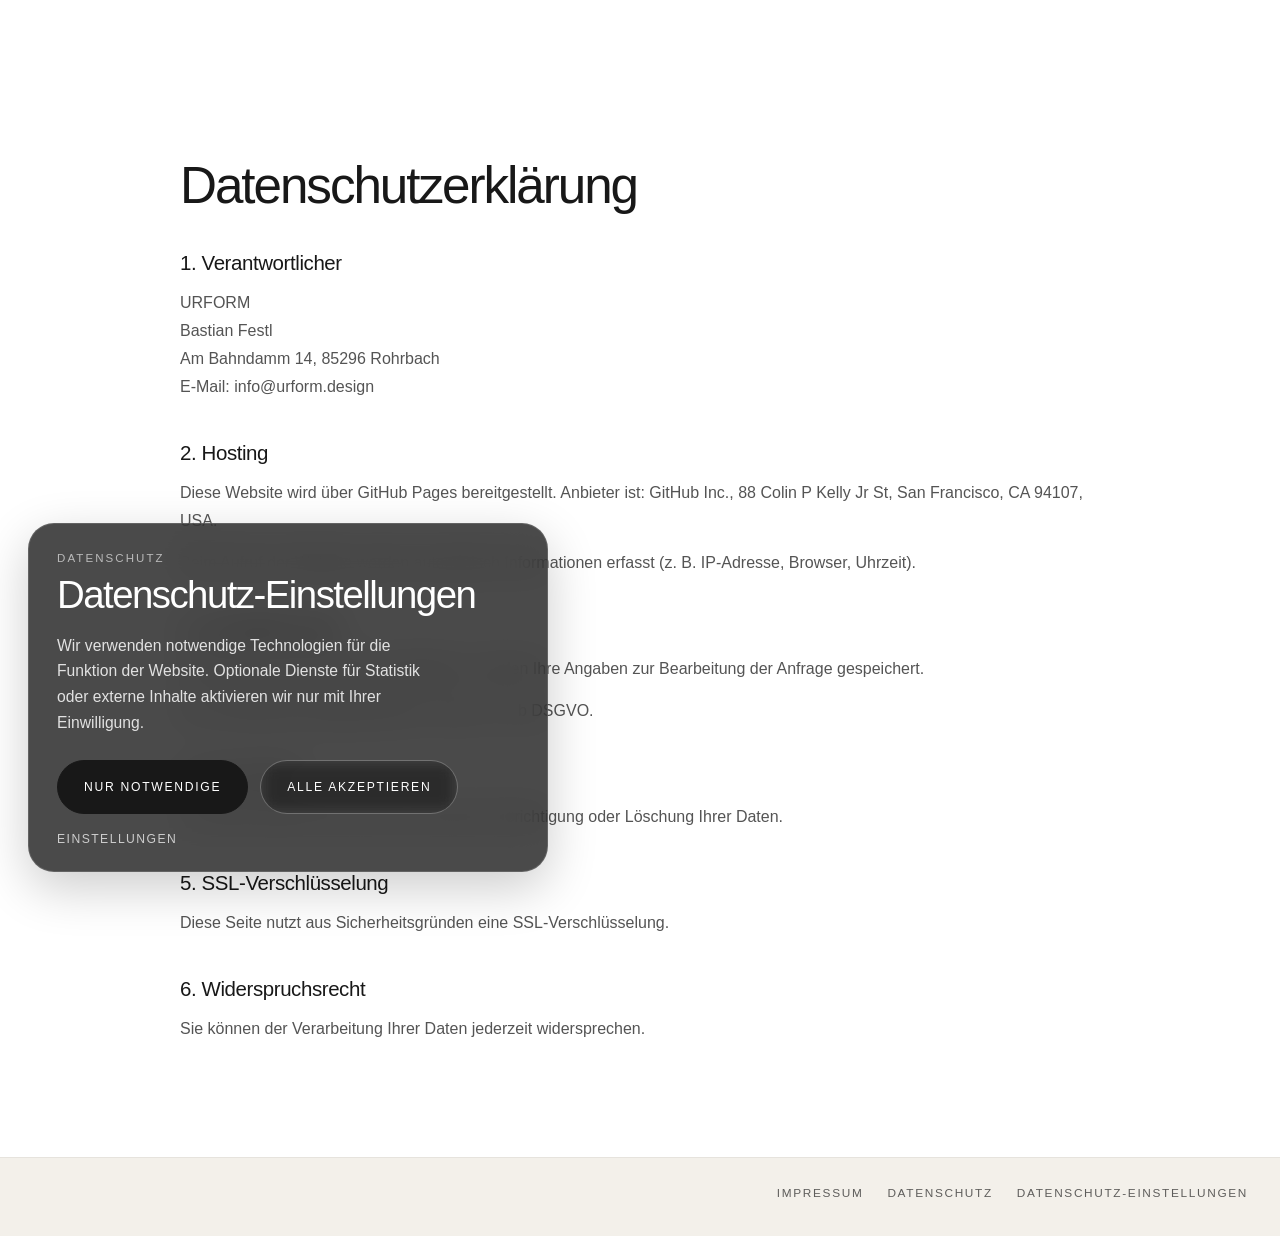
==== docs/datenschutz.html @ 8a86b873 "Consent layer and footer settings added" ====
<!DOCTYPE html>
<html lang="de">
<head>
  <meta charset="UTF-8" />
  <meta name="viewport" content="width=device-width, initial-scale=1.0" />
  <title>Datenschutz – URFORM</title>
  <link rel="stylesheet" href="css/style.css" />
</head>
<body class="subpage">

<header class="site-header">
  <div class="header-inner">
    <a href="index.html" class="logo">URFORM</a>

    <nav class="main-nav">
      <a href="produkte.html">PRODUKTE</a>
      <a href="info.html">INFO</a>
      <a href="kontakt.html">KONTAKT</a>
    </nav>
  </div>
</header>

<main>
  <section class="legal-section">
    <div class="container-narrow">

      <h1>Datenschutzerklärung</h1>

      <h2>1. Verantwortlicher</h2>
      <p>
        URFORM<br>
        Bastian Festl<br>
        Am Bahndamm 14, 85296 Rohrbach<br>
        E-Mail: info@urform.design
      </p>

      <h2>2. Hosting</h2>
      <p>
        Diese Website wird über GitHub Pages bereitgestellt. Anbieter ist:
        GitHub Inc., 88 Colin P Kelly Jr St, San Francisco, CA 94107, USA.
      </p>

      <p>
        Beim Aufruf der Website werden automatisch Informationen erfasst
        (z. B. IP-Adresse, Browser, Uhrzeit).
      </p>

      <h2>3. Kontaktformular</h2>
      <p>
        Wenn Sie uns per Formular kontaktieren, werden Ihre Angaben zur Bearbeitung
        der Anfrage gespeichert.
      </p>

      <p>
        Die Verarbeitung erfolgt gemäß Art. 6 Abs. 1 lit. b DSGVO.
      </p>

      <h2>4. Ihre Rechte</h2>
      <p>
        Sie haben jederzeit das Recht auf Auskunft, Berichtigung oder Löschung Ihrer Daten.
      </p>

      <h2>5. SSL-Verschlüsselung</h2>
      <p>
        Diese Seite nutzt aus Sicherheitsgründen eine SSL-Verschlüsselung.
      </p>

      <h2>6. Widerspruchsrecht</h2>
      <p>
        Sie können der Verarbeitung Ihrer Daten jederzeit widersprechen.
      </p>

    </div>
  </section>
</main>
<footer class="site-footer">
  <div class="footer-inner">
    <a href="impressum.html">Impressum</a>
    <a href="datenschutz.html">Datenschutz</a>
    <button
      type="button"
      class="footer-link-button"
      data-open-consent
      aria-haspopup="dialog"
      aria-controls="consent-preferences"
    >
      Datenschutz-Einstellungen
    </button>
  </div>
</footer>

<div
  class="consent-card"
  id="consent-card"
  role="dialog"
  aria-labelledby="consent-title"
  aria-describedby="consent-text"
  aria-modal="false"
  hidden
>
  <div class="consent-card-inner">
    <p class="consent-kicker">DATENSCHUTZ</p>
    <h2 id="consent-title">Datenschutz-Einstellungen</h2>
    <p id="consent-text" class="consent-text">
      Wir verwenden notwendige Technologien für die Funktion der Website.
      Optionale Dienste für Statistik oder externe Inhalte aktivieren wir nur
      mit Ihrer Einwilligung.
    </p>

    <div class="consent-actions">
      <button type="button" class="btn btn-dark btn-consent" data-consent-action="necessary">
        Nur notwendige
      </button>
      <button type="button" class="btn btn-outline btn-consent btn-consent-light" data-consent-action="all">
        Alle akzeptieren
      </button>
    </div>

    <button
      type="button"
      class="consent-text-link"
      data-open-consent
      aria-haspopup="dialog"
      aria-controls="consent-preferences"
    >
      Einstellungen
    </button>
  </div>
</div>

<div
  class="consent-modal"
  id="consent-preferences"
  role="dialog"
  aria-modal="true"
  aria-labelledby="consent-preferences-title"
  hidden
>
  <div class="consent-modal-backdrop" data-close-consent></div>

  <div class="consent-modal-panel">
    <div class="consent-modal-head">
      <p class="consent-kicker">DATENSCHUTZ</p>
      <h2 id="consent-preferences-title">Einstellungen</h2>
      <button type="button" class="consent-close" aria-label="Schließen" data-close-consent>
        ×
      </button>
    </div>

    <div class="consent-modal-body">
      <p class="consent-text consent-text-dark">
        Sie können festlegen, welche optionalen Kategorien aktiviert werden dürfen.
        Notwendige Technologien sind immer aktiv, damit die Website technisch funktioniert.
      </p>

      <div class="consent-option consent-option-locked">
        <div class="consent-option-copy">
          <h3>Notwendig</h3>
          <p>
            Erforderlich für Grundfunktionen, Sicherheit und das Speichern Ihrer Auswahl.
          </p>
        </div>
        <div class="consent-switch is-locked" aria-hidden="true">
          <span></span>
        </div>
      </div>

      <label class="consent-option" for="consent-analytics">
        <div class="consent-option-copy">
          <h3>Statistik</h3>
          <p>
            Für anonyme oder pseudonyme Auswertungen zur Verbesserung der Website.
          </p>
        </div>
        <div class="consent-toggle-wrap">
          <input type="checkbox" id="consent-analytics" />
          <span class="consent-switch"><span></span></span>
        </div>
      </label>

      <label class="consent-option" for="consent-external">
        <div class="consent-option-copy">
          <h3>Externe Medien</h3>
          <p>
            Für eingebundene Inhalte externer Anbieter, z. B. Karten, Videos oder Feeds.
          </p>
        </div>
        <div class="consent-toggle-wrap">
          <input type="checkbox" id="consent-external" />
          <span class="consent-switch"><span></span></span>
        </div>
      </label>
    </div>

    <div class="consent-modal-actions">
      <button type="button" class="btn btn-outline btn-consent-modal" data-consent-save="necessary">
        Nur notwendige
      </button>
      <button type="button" class="btn btn-outline btn-consent-modal" data-consent-save="selection">
        Auswahl speichern
      </button>
      <button type="button" class="btn btn-dark btn-consent-modal" data-consent-save="all">
        Alle akzeptieren
      </button>
    </div>
  </div>
</div>

<script>
  (() => {
    const STORAGE_KEY = "urform_consent_v1";
    const CONSENT_VERSION = 1;

    const consentCard = document.getElementById("consent-card");
    const consentModal = document.getElementById("consent-preferences");
    const analyticsToggle = document.getElementById("consent-analytics");
    const externalToggle = document.getElementById("consent-external");

    const openButtons = document.querySelectorAll("[data-open-consent]");
    const closeButtons = document.querySelectorAll("[data-close-consent]");
    const cardActions = document.querySelectorAll("[data-consent-action]");
    const saveActions = document.querySelectorAll("[data-consent-save]");

    function getStoredConsent() {
      try {
        const raw = localStorage.getItem(STORAGE_KEY);
        if (!raw) return null;
        const parsed = JSON.parse(raw);
        if (!parsed || parsed.version !== CONSENT_VERSION) return null;
        return parsed;
      } catch (error) {
        return null;
      }
    }

    function saveConsent(consent) {
      const payload = {
        version: CONSENT_VERSION,
        necessary: true,
        analytics: !!consent.analytics,
        external: !!consent.external,
        updatedAt: new Date().toISOString()
      };

      localStorage.setItem(STORAGE_KEY, JSON.stringify(payload));
      window.dispatchEvent(new CustomEvent("urform:consent-updated", { detail: payload }));
      applyConsent(payload);
      hideConsentCard();
      closeConsentModal();
    }

    function showConsentCard() {
      if (!consentCard) return;
      consentCard.hidden = false;
      requestAnimationFrame(() => {
        consentCard.classList.add("is-visible");
      });
    }

    function hideConsentCard() {
      if (!consentCard) return;
      consentCard.classList.remove("is-visible");
      setTimeout(() => {
        consentCard.hidden = true;
      }, 280);
    }

    function openConsentModal() {
      const current = getStoredConsent();
      if (analyticsToggle) analyticsToggle.checked = !!current?.analytics;
      if (externalToggle) externalToggle.checked = !!current?.external;

      if (!consentModal) return;
      consentModal.hidden = false;
      requestAnimationFrame(() => {
        consentModal.classList.add("is-visible");
      });
      document.body.classList.add("consent-modal-open");
    }

    function closeConsentModal() {
      if (!consentModal) return;
      consentModal.classList.remove("is-visible");
      setTimeout(() => {
        consentModal.hidden = true;
      }, 220);
      document.body.classList.remove("consent-modal-open");
    }

    function applyConsent(consent) {
      document.documentElement.dataset.consentAnalytics = consent.analytics ? "granted" : "denied";
      document.documentElement.dataset.consentExternal = consent.external ? "granted" : "denied";

      if (consent.analytics) {
        loadAnalyticsServices();
      }

      if (consent.external) {
        enableExternalMedia();
      }
    }

    function loadAnalyticsServices() {
      if (window.__urformAnalyticsLoaded) return;
      window.__urformAnalyticsLoaded = true;

      /* 
        HIER SPÄTER ANALYTICS LADEN, z. B.:

        const script = document.createElement("script");
        script.src = "https://example.com/analytics.js";
        script.async = true;
        document.head.appendChild(script);
      */
    }

    function enableExternalMedia() {
      if (window.__urformExternalLoaded) return;
      window.__urformExternalLoaded = true;

      /*
        HIER SPÄTER EXTERNE MEDIEN FREISCHALTEN, z. B.:
        - YouTube iframes nachladen
        - Karten einblenden
        - Feeds aktivieren
      */
    }

    function initConsent() {
      const stored = getStoredConsent();

      if (!stored) {
        showConsentCard();
        return;
      }

      applyConsent(stored);
    }

    cardActions.forEach((button) => {
      button.addEventListener("click", () => {
        const action = button.getAttribute("data-consent-action");

        if (action === "necessary") {
          saveConsent({ analytics: false, external: false });
        }

        if (action === "all") {
          saveConsent({ analytics: true, external: true });
        }
      });
    });

    saveActions.forEach((button) => {
      button.addEventListener("click", () => {
        const action = button.getAttribute("data-consent-save");

        if (action === "necessary") {
          saveConsent({ analytics: false, external: false });
        }

        if (action === "all") {
          saveConsent({ analytics: true, external: true });
        }

        if (action === "selection") {
          saveConsent({
            analytics: !!analyticsToggle?.checked,
            external: !!externalToggle?.checked
          });
        }
      });
    });

    openButtons.forEach((button) => {
      button.addEventListener("click", openConsentModal);
    });

    closeButtons.forEach((button) => {
      button.addEventListener("click", closeConsentModal);
    });

    document.addEventListener("keydown", (event) => {
      if (event.key === "Escape") {
        closeConsentModal();
      }
    });

    initConsent();
  })();
</script>
</body>
</html>
---- docs/css/style.css ----
:root {
  --bg: #f3f0ea;
  --bg-soft: #ece8e1;
  --bg-dark: #181818;
  --white: #ffffff;
  --text: #181818;
  --text-soft: rgba(24, 24, 24, 0.74);
  --text-light: rgba(255, 255, 255, 0.9);
  --line: rgba(24, 24, 24, 0.12);
  --line-light: rgba(255, 255, 255, 0.18);
  --container: 1440px;
  --container-wide: 1240px;
  --container-narrow: 920px;
  --header-height: 88px;
  --transition: 260ms ease;
}

/* ===== LOADER ===== */
.loader {
  position: fixed;
  inset: 0;
  background: #181818;
  z-index: 9999;
  display: flex;
  align-items: center;
  justify-content: center;
  transition: opacity 0.8s ease, visibility 0.8s ease;
}

.loader-hidden {
  opacity: 0;
  visibility: hidden;
  pointer-events: none;
}

.loader-inner {
  padding: 24px;
}

.loader-text {
  font-size: clamp(2rem, 6vw, 5rem);
  letter-spacing: 0.15em;
  color: #fff;
  font-weight: 300;
}

* {
  box-sizing: border-box;
}

html,
body {
  margin: 0;
  padding: 0;
  font-family: "Inter", sans-serif;
  background: var(--bg);
  color: var(--text);
  scroll-behavior: smooth;
}

body {
  overflow-x: hidden;
}

img {
  display: block;
  width: 100%;
  height: auto;
}

a {
  color: inherit;
  text-decoration: none;
}

.container-wide {
  width: min(calc(100% - 48px), var(--container-wide));
  margin: 0 auto;
}

.container-narrow {
  width: min(calc(100% - 48px), var(--container-narrow));
  margin: 0 auto;
}

/* ===== HEADER ===== */
.site-header {
  position: fixed;
  inset: 0 0 auto 0;
  z-index: 50;
  height: var(--header-height);
  background: transparent;
  transition: background 0.4s ease, backdrop-filter 0.4s ease;
}

.header-inner {
  max-width: var(--container);
  margin: 0 auto;
  height: 100%;
  padding: 0 32px;
  display: flex;
  align-items: center;
  justify-content: space-between;
}

.logo {
  display: inline-flex;
  align-items: center;
  font-size: 1.05rem;
  font-weight: 400;
  letter-spacing: 0.16em;
  color: #fff;
  flex: 0 0 auto;
}

.logo-wrap {
  display: inline-flex;
  align-items: center;
  flex: 0 0 auto;
  width: auto;
  max-width: 220px;
}

.logo-image,
.logo-image-dark {
  display: block;
  width: auto;
  height: 28px;
  max-width: 100%;
  object-fit: contain;
}

.main-nav {
  display: flex;
  gap: 36px;
}

.main-nav a {
  font-size: 0.85rem;
  font-weight: 400;
  letter-spacing: 0.12em;
  color: rgba(255, 255, 255, 0.92);
  transition: opacity var(--transition);
}

.main-nav a:hover,
.main-nav a.is-active {
  opacity: 0.7;
}

header img,
.logo-wrap img,
.logo-image,
.logo-image-dark {
  width: auto;
}

@media (max-width: 640px) {
  .header-inner {
    padding: 0 16px;
    flex-direction: row;
    justify-content: space-between;
    gap: 16px;
  }

  .logo {
    font-size: 0.95rem;
  }

  .logo-wrap {
    max-width: 160px;
  }

  .logo-image,
  .logo-image-dark {
    height: 22px;
    width: auto;
  }

  .main-nav {
    gap: 12px;
  }

  .main-nav a {
    font-size: 0.68rem;
    letter-spacing: 0.1em;
  }
}

/* ===== STARTSEITE ===== */
.snap-container {
  width: 100%;
}

.panel {
  position: relative;
  min-height: 100vh;
}

.hero-panel {
  display: grid;
  place-items: center;
  overflow: hidden;
}

.panel-image {
  position: absolute;
  inset: 0;
}

.panel-image img {
  width: 100%;
  height: 100%;
  object-fit: cover;
  object-position: center center;
  transform: scale(1.04);
  transition: transform 6s ease;
}

.panel-overlay {
  position: absolute;
  inset: 0;
  background:
    linear-gradient(
      to bottom,
      rgba(0, 0, 0, 0.10),
      rgba(0, 0, 0, 0.05) 30%,
      rgba(0, 0, 0, 0.28) 100%
    );
}

.panel-content {
  position: relative;
  z-index: 2;
  width: 100%;
  max-width: var(--container);
  margin: 0 auto;
  padding: 0 48px 56px;
  color: #fff;
}

.panel-content-center {
  display: flex;
  min-height: 100vh;
  flex-direction: column;
  align-items: center;
  justify-content: center;
  text-align: center;
}

.eyebrow {
  margin: 0 0 20px;
  font-size: 0.72rem;
  font-weight: 500;
  letter-spacing: 0.18em;
  text-transform: uppercase;
  color: rgba(255, 255, 255, 0.72);
}

.hero-panel h1 {
  margin: 0;
  font-size: clamp(4.6rem, 10vw, 8.8rem);
  font-weight: 200;
  line-height: 0.9;
  letter-spacing: -0.055em;
}

.lead {
  max-width: 560px;
  margin: 26px 0 0;
  font-size: clamp(1rem, 1.45vw, 1.28rem);
  line-height: 1.5;
  font-weight: 300;
  color: rgba(255, 255, 255, 0.88);
}

.lead.dark {
  color: rgba(24, 24, 24, 0.82);
}

.btn {
  display: inline-flex;
  align-items: center;
  justify-content: center;
  min-width: 220px;
  height: 54px;
  margin-top: 34px;
  padding: 0 26px;
  border-radius: 999px;
  font-size: 0.76rem;
  font-weight: 500;
  letter-spacing: 0.14em;
  text-transform: uppercase;
  transition:
    transform var(--transition),
    background var(--transition),
    color var(--transition),
    border-color var(--transition),
    opacity var(--transition);
  cursor: pointer;
}

.btn:hover {
  transform: translateY(-1px);
}

.btn-outline {
  color: #fff;
  border: 1px solid rgba(255, 255, 255, 0.42);
  background: rgba(255, 255, 255, 0.04);
  backdrop-filter: blur(8px);
  -webkit-backdrop-filter: blur(8px);
}

.btn-outline:hover {
  background: rgba(255, 255, 255, 0.10);
}

.btn-dark {
  color: #fff;
  background: #181818;
  border: 1px solid #181818;
}

.btn-dark:hover {
  opacity: 0.92;
}

.scroll-indicator {
  position: absolute;
  left: 50%;
  bottom: 24px;
  z-index: 2;
  transform: translateX(-50%);
  font-size: 0.68rem;
  letter-spacing: 0.18em;
  text-transform: uppercase;
  color: rgba(255, 255, 255, 0.58);
}

.product-panel {
  background: #ece8e1;
  color: var(--text);
}

.panel-split {
  min-height: 100vh;
  display: grid;
  grid-template-columns: 1.15fr 0.85fr;
}

.panel-split-image {
  min-height: 100vh;
}

.panel-split-image img {
  width: 100%;
  height: 100%;
  object-fit: cover;
}

.panel-split-content {
  display: flex;
  flex-direction: column;
  justify-content: center;
  padding: 120px 72px 72px;
}

.panel-split-content .eyebrow {
  color: rgba(24, 24, 24, 0.55);
}

.panel-split-content h2 {
  margin: 0;
  font-size: clamp(2.8rem, 6vw, 5.6rem);
  font-weight: 300;
  line-height: 0.96;
  letter-spacing: -0.04em;
}

/* ===== SUBPAGES ===== */
.subpage {
  background: var(--bg);
  color: var(--text);
}

.subhero {
  position: relative;
  padding: 180px 0 100px;
}

.subhero-image {
  min-height: 72vh;
  display: flex;
  align-items: flex-end;
  overflow: hidden;
}

.subhero-bg {
  position: absolute;
  inset: 0;
}

.subhero-bg img {
  width: 100%;
  height: 100%;
  object-fit: cover;
}

.subhero-overlay {
  position: absolute;
  inset: 0;
  background:
    linear-gradient(
      to bottom,
      rgba(0, 0, 0, 0.12),
      rgba(0, 0, 0, 0.08) 35%,
      rgba(0, 0, 0, 0.36) 100%
    );
}

.subhero-content {
  position: relative;
  z-index: 2;
  padding-bottom: 56px;
}

.subhero-content-light {
  color: #fff;
}

.page-kicker {
  margin: 0 0 20px;
  font-size: 0.74rem;
  font-weight: 500;
  letter-spacing: 0.18em;
  text-transform: uppercase;
  color: rgba(24, 24, 24, 0.52);
}

.page-kicker-light {
  color: rgba(255, 255, 255, 0.72);
}

.page-title {
  margin: 0;
  font-size: clamp(3rem, 7vw, 6.4rem);
  font-weight: 250;
  line-height: 0.95;
  letter-spacing: -0.05em;
}

.page-title-light {
  color: #fff;
}

.page-intro {
  max-width: 720px;
  margin: 26px 0 0;
  font-size: clamp(1rem, 1.45vw, 1.25rem);
  line-height: 1.6;
  color: var(--text-soft);
  font-weight: 300;
}

.page-intro-light {
  color: rgba(255, 255, 255, 0.88);
}

/* ===== PRODUKTE ===== */
.product-feature {
  padding: 48px 0;
}

.product-feature-alt {
  background: var(--bg-soft);
}

.feature-grid {
  width: min(calc(100% - 48px), 1280px);
  margin: 0 auto;
  display: grid;
  grid-template-columns: 1.05fr 0.95fr;
  gap: 0;
  background: #fff;
}

.feature-media {
  min-height: 720px;
}

.feature-media img {
  width: 100%;
  height: 100%;
  object-fit: cover;
}

.feature-copy {
  padding: 72px 64px;
  display: flex;
  flex-direction: column;
  justify-content: center;
}

.feature-label {
  margin: 0 0 18px;
  font-size: 0.74rem;
  letter-spacing: 0.18em;
  text-transform: uppercase;
  color: rgba(24, 24, 24, 0.52);
}

.feature-copy h2 {
  margin: 0;
  font-size: clamp(3rem, 5vw, 5.4rem);
  font-weight: 280;
  line-height: 0.95;
  letter-spacing: -0.05em;
}

.feature-text {
  margin: 24px 0 0;
  max-width: 520px;
  font-size: 1.08rem;
  line-height: 1.65;
  color: var(--text-soft);
  font-weight: 300;
}

.spec-list {
  margin-top: 36px;
  border-top: 1px solid var(--line);
}

.spec-item {
  display: flex;
  justify-content: space-between;
  gap: 20px;
  padding: 16px 0;
  border-bottom: 1px solid var(--line);
}

.spec-key {
  font-size: 0.88rem;
  color: rgba(24, 24, 24, 0.52);
  letter-spacing: 0.06em;
  text-transform: uppercase;
}

.spec-value {
  font-size: 0.98rem;
  color: var(--text);
  text-align: right;
}

.size-block {
  margin-top: 36px;
}

.size-title {
  margin: 0 0 14px;
  font-size: 0.86rem;
  text-transform: uppercase;
  letter-spacing: 0.12em;
  color: rgba(24, 24, 24, 0.52);
}

.size-tags {
  display: flex;
  flex-wrap: wrap;
  gap: 10px;
}

.size-tags span {
  display: inline-flex;
  align-items: center;
  min-height: 40px;
  padding: 0 14px;
  border: 1px solid var(--line);
  border-radius: 999px;
  font-size: 0.92rem;
  color: var(--text-soft);
}

.cta-band {
  padding: 100px 0 120px;
  background: var(--bg);
}

.cta-band-inner {
  text-align: center;
}

.cta-band-inner h2 {
  margin: 28px 0 14px;
  font-size: clamp(2.2rem, 4vw, 4.2rem);
  font-weight: 280;
  line-height: 1;
  letter-spacing: -0.05em;
}

.cta-band-inner p {
  margin: 0 auto;
  max-width: 620px;
  font-size: 1.05rem;
  line-height: 1.6;
  color: var(--text-soft);
}

/* ===== INFO ===== */
.content-section {
  padding: 100px 0;
  background: #fff;
}

.content-grid {
  width: min(calc(100% - 48px), 1180px);
  margin: 0 auto;
  display: grid;
  grid-template-columns: 1fr 1fr;
  gap: 56px;
}

.content-col h2 {
  margin: 0 0 24px;
  font-size: clamp(2rem, 3.5vw, 3.4rem);
  font-weight: 280;
  letter-spacing: -0.04em;
}

.content-col p {
  margin: 0 0 18px;
  font-size: 1.05rem;
  line-height: 1.7;
  color: var(--text-soft);
}

.value-section {
  padding: 0 0 100px;
  background: var(--bg);
}

.value-grid {
  display: grid;
  grid-template-columns: repeat(4, 1fr);
  gap: 20px;
}

.value-card {
  background: #fff;
  padding: 34px 28px;
  border: 1px solid rgba(24, 24, 24, 0.06);
}

.value-card h3 {
  margin: 0 0 14px;
  font-size: 1.2rem;
  font-weight: 450;
}

.value-card p {
  margin: 0;
  font-size: 0.98rem;
  line-height: 1.65;
  color: var(--text-soft);
}

.split-showcase {
  display: grid;
  grid-template-columns: 1.05fr 0.95fr;
  min-height: 80vh;
}

.split-showcase-media img {
  width: 100%;
  height: 100%;
  object-fit: cover;
}

.split-showcase-copy {
  background: var(--bg-soft);
  padding: 80px 64px;
  display: flex;
  flex-direction: column;
  justify-content: center;
}

.split-showcase-copy h2 {
  margin: 28px 0 18px;
  font-size: clamp(2.4rem, 4vw, 4.4rem);
  font-weight: 280;
  line-height: 1;
  letter-spacing: -0.05em;
}

.split-showcase-copy p {
  max-width: 520px;
  margin: 0;
  font-size: 1.04rem;
  line-height: 1.7;
  color: var(--text-soft);
}

/* ===== KONTAKT ===== */
.contact-section {
  padding: 40px 0 120px;
}

.contact-grid {
  width: min(calc(100% - 48px), 1180px);
  margin: 0 auto;
  display: grid;
  grid-template-columns: 0.85fr 1.15fr;
  gap: 40px;
  align-items: start;
}

.contact-copy {
  padding: 24px 0;
}

.contact-copy h2 {
  margin: 28px 0 12px;
  font-size: clamp(2rem, 4vw, 3.8rem);
  font-weight: 280;
  letter-spacing: -0.04em;
}

.contact-copy p {
  margin: 0 0 14px;
  font-size: 1.02rem;
  line-height: 1.7;
  color: var(--text-soft);
}

.contact-info-block {
  margin-top: 30px;
}

.contact-form-wrap {
  background: #fff;
  padding: 40px;
  border: 1px solid rgba(24, 24, 24, 0.08);
}

.contact-form {
  display: flex;
  flex-direction: column;
  gap: 20px;
}

.form-row {
  display: flex;
  flex-direction: column;
  gap: 8px;
}

.form-row label {
  font-size: 0.84rem;
  letter-spacing: 0.08em;
  text-transform: uppercase;
  color: rgba(24, 24, 24, 0.52);
}

.form-row input,
.form-row select,
.form-row textarea {
  width: 100%;
  border: 1px solid rgba(24, 24, 24, 0.12);
  background: #fff;
  padding: 16px 16px;
  font: inherit;
  font-size: 1rem;
  color: var(--text);
  border-radius: 0;
  outline: none;
  transition: border-color var(--transition);
}

.form-row input:focus,
.form-row select:focus,
.form-row textarea:focus {
  border-color: rgba(24, 24, 24, 0.34);
}

.form-row textarea {
  resize: vertical;
  min-height: 160px;
}

.brand-mark-inline {
  width: auto;
  max-height: 34px;
  margin: 0 auto;
}

.brand-mark-side {
  width: auto;
  max-height: 56px;
}

/* ===== RECHTLICHE SEITEN ===== */
.legal-section {
  padding: 160px 0 100px;
  background: #fff;
}

.legal-section h1 {
  margin: 0 0 28px;
  font-size: clamp(2.4rem, 4vw, 4rem);
  font-weight: 280;
  line-height: 1;
  letter-spacing: -0.04em;
}

.legal-section h2 {
  margin: 40px 0 14px;
  font-size: 1.28rem;
  font-weight: 500;
  letter-spacing: -0.02em;
}

.legal-section p,
.legal-section li {
  margin: 0 0 14px;
  font-size: 1rem;
  line-height: 1.75;
  color: var(--text-soft);
}

.legal-section ul {
  margin: 0 0 14px 20px;
  padding: 0;
}

.legal-section strong {
  color: var(--text);
}
/* ===== CONSENT ===== */
.consent-modal-open {
  overflow: hidden;
}

.footer-link-button {
  appearance: none;
  border: 0;
  background: none;
  padding: 0;
  font: inherit;
  cursor: pointer;
  font-size: 0.74rem;
  font-weight: 500;
  letter-spacing: 0.14em;
  text-transform: uppercase;
  color: rgba(24, 24, 24, 0.68);
  transition: opacity var(--transition);
}

.footer-link-button:hover {
  opacity: 0.65;
}

.consent-card {
  position: fixed;
  left: 28px;
  bottom: 28px;
  z-index: 120;
  width: min(520px, calc(100vw - 32px));
  opacity: 0;
  transform: translateY(18px);
  transition: opacity 0.28s ease, transform 0.28s ease;
}

.consent-card.is-visible {
  opacity: 1;
  transform: translateY(0);
}

.consent-card-inner {
  padding: 28px 28px 24px;
  border-radius: 26px;
  background: rgba(24, 24, 24, 0.78);
  color: #fff;
  border: 1px solid rgba(255, 255, 255, 0.14);
  backdrop-filter: blur(18px);
  -webkit-backdrop-filter: blur(18px);
  box-shadow: 0 16px 50px rgba(0, 0, 0, 0.20);
}

.consent-kicker {
  margin: 0 0 12px;
  font-size: 0.72rem;
  font-weight: 500;
  letter-spacing: 0.18em;
  text-transform: uppercase;
  color: rgba(255, 255, 255, 0.62);
}

.consent-card h2,
.consent-modal h2 {
  margin: 0;
  font-size: clamp(1.8rem, 3vw, 2.4rem);
  font-weight: 280;
  line-height: 1;
  letter-spacing: -0.04em;
}

.consent-text {
  margin: 18px 0 0;
  font-size: 0.98rem;
  line-height: 1.65;
  color: rgba(255, 255, 255, 0.84);
  max-width: 42ch;
}

.consent-text-dark {
  color: rgba(24, 24, 24, 0.72);
}

.consent-actions {
  display: flex;
  flex-wrap: wrap;
  gap: 12px;
  margin-top: 24px;
}

.btn-consent,
.btn-consent-modal {
  min-width: 0;
  margin-top: 0;
}

.btn-consent-light {
  color: #fff;
  border-color: rgba(255, 255, 255, 0.28);
  background: rgba(255, 255, 255, 0.04);
}

.btn-consent-light:hover {
  background: rgba(255, 255, 255, 0.10);
}

.consent-text-link {
  appearance: none;
  margin-top: 18px;
  padding: 0;
  border: 0;
  background: none;
  color: rgba(255, 255, 255, 0.72);
  font: inherit;
  font-size: 0.76rem;
  letter-spacing: 0.12em;
  text-transform: uppercase;
  cursor: pointer;
  transition: opacity var(--transition);
}

.consent-text-link:hover {
  opacity: 0.72;
}

.consent-modal {
  position: fixed;
  inset: 0;
  z-index: 140;
  opacity: 0;
  pointer-events: none;
  transition: opacity 0.22s ease;
}

.consent-modal.is-visible {
  opacity: 1;
  pointer-events: auto;
}

.consent-modal-backdrop {
  position: absolute;
  inset: 0;
  background: rgba(0, 0, 0, 0.38);
  backdrop-filter: blur(5px);
  -webkit-backdrop-filter: blur(5px);
}

.consent-modal-panel {
  position: relative;
  width: min(720px, calc(100vw - 32px));
  margin: min(10vh, 80px) auto 0;
  border-radius: 28px;
  background: rgba(243, 240, 234, 0.96);
  border: 1px solid rgba(24, 24, 24, 0.08);
  box-shadow: 0 22px 80px rgba(0, 0, 0, 0.16);
  overflow: hidden;
}

.consent-modal-head {
  position: relative;
  padding: 28px 32px 18px;
  border-bottom: 1px solid rgba(24, 24, 24, 0.08);
}

.consent-close {
  position: absolute;
  top: 18px;
  right: 18px;
  width: 42px;
  height: 42px;
  border: 0;
  border-radius: 999px;
  background: rgba(24, 24, 24, 0.06);
  color: var(--text);
  font-size: 1.5rem;
  line-height: 1;
  cursor: pointer;
}

.consent-modal-body {
  padding: 24px 32px;
}

.consent-option {
  display: flex;
  justify-content: space-between;
  align-items: center;
  gap: 24px;
  padding: 20px 0;
  border-top: 1px solid rgba(24, 24, 24, 0.08);
  cursor: pointer;
}

.consent-option:first-of-type {
  margin-top: 8px;
}

.consent-option-locked {
  cursor: default;
}

.consent-option-copy h3 {
  margin: 0 0 8px;
  font-size: 1.1rem;
  font-weight: 500;
}

.consent-option-copy p {
  margin: 0;
  font-size: 0.96rem;
  line-height: 1.6;
  color: var(--text-soft);
  max-width: 44ch;
}

.consent-toggle-wrap {
  position: relative;
  flex: 0 0 auto;
}

.consent-toggle-wrap input {
  position: absolute;
  inset: 0;
  opacity: 0;
  cursor: pointer;
}

.consent-switch {
  position: relative;
  display: inline-flex;
  align-items: center;
  width: 56px;
  height: 32px;
  padding: 4px;
  border-radius: 999px;
  background: rgba(24, 24, 24, 0.16);
  transition: background 0.2s ease;
}

.consent-switch span {
  width: 24px;
  height: 24px;
  border-radius: 999px;
  background: #fff;
  box-shadow: 0 2px 8px rgba(0, 0, 0, 0.14);
  transform: translateX(0);
  transition: transform 0.2s ease;
}

.consent-toggle-wrap input:checked + .consent-switch {
  background: #181818;
}

.consent-toggle-wrap input:checked + .consent-switch span {
  transform: translateX(24px);
}

.consent-switch.is-locked {
  background: #181818;
}

.consent-switch.is-locked span {
  transform: translateX(24px);
}

.consent-modal-actions {
  display: flex;
  flex-wrap: wrap;
  gap: 12px;
  padding: 0 32px 32px;
}

@media (max-width: 900px) {
  .consent-card {
    left: 20px;
    bottom: 20px;
    width: min(100vw - 24px, 520px);
  }

  .consent-card-inner {
    padding: 24px 22px 22px;
    border-radius: 22px;
  }

  .consent-modal-panel {
    width: min(100vw - 24px, 720px);
    margin-top: 40px;
    border-radius: 24px;
  }

  .consent-modal-head,
  .consent-modal-body,
  .consent-modal-actions {
    padding-left: 24px;
    padding-right: 24px;
  }
}

@media (max-width: 640px) {
  .consent-card {
    left: 12px;
    right: 12px;
    bottom: 12px;
    width: auto;
  }

  .consent-actions,
  .consent-modal-actions {
    flex-direction: column;
  }

  .btn-consent,
  .btn-consent-modal {
    width: 100%;
  }

  .consent-option {
    align-items: flex-start;
  }

  .consent-toggle-wrap {
    margin-top: 4px;
  }
}
/* ===== FOOTER ===== */
.site-footer {
  padding: 28px 0 36px;
  background: var(--bg);
  border-top: 1px solid rgba(24, 24, 24, 0.06);
}

.footer-inner {
  max-width: var(--container);
  margin: 0 auto;
  padding: 0 32px;
  display: flex;
  justify-content: flex-end;
  align-items: center;
  gap: 24px;
}

.footer-inner a {
  font-size: 0.74rem;
  font-weight: 500;
  letter-spacing: 0.14em;
  text-transform: uppercase;
  color: rgba(24, 24, 24, 0.68);
  transition: opacity var(--transition);
}

.footer-inner a:hover {
  opacity: 0.65;
}

/* ===== RESPONSIVE ===== */
@media (max-width: 1100px) {
  .panel-split,
  .feature-grid,
  .split-showcase,
  .contact-grid,
  .content-grid {
    grid-template-columns: 1fr;
  }

  .panel-split-image,
  .feature-media {
    min-height: 52vh;
  }

  .panel-split-content,
  .feature-copy,
  .split-showcase-copy {
    padding: 56px 28px 72px;
  }

  .value-grid {
    grid-template-columns: 1fr 1fr;
  }
}

@media (max-width: 900px) {
  .site-header {
    height: 76px;
  }

  .header-inner {
    padding: 0 20px;
  }

  .main-nav {
    gap: 18px;
  }

  .main-nav a {
    font-size: 0.76rem;
  }

  .panel-content {
    padding: 0 20px 36px;
  }

  .hero-panel h1 {
    font-size: clamp(3.5rem, 18vw, 6rem);
  }

  .lead,
  .page-intro {
    max-width: 100%;
    font-size: 1rem;
    line-height: 1.5;
  }

  .btn {
    min-width: 210px;
    height: 52px;
  }

  .scroll-indicator {
    bottom: 18px;
  }

  .subhero {
    padding: 150px 0 72px;
  }

  .contact-form-wrap {
    padding: 24px;
  }

  .legal-section {
    padding: 140px 0 80px;
  }

  .footer-inner {
    padding: 0 20px;
  }
}

@media (max-width: 640px) {
  .header-inner {
    padding: 0 16px;
    flex-direction: row;
    justify-content: space-between;
    gap: 16px;
  }

  .logo {
    font-size: 0.95rem;
  }

  .main-nav {
    gap: 12px;
  }

  .main-nav a {
    font-size: 0.68rem;
    letter-spacing: 0.1em;
  }

  .panel-split-content h2,
  .feature-copy h2 {
    font-size: 2.5rem;
  }

  .loader-text {
    letter-spacing: 0.1em;
  }

  .container-wide,
  .container-narrow {
    width: min(calc(100% - 32px), var(--container-wide));
  }

  .content-grid,
  .contact-grid,
  .feature-grid {
    width: min(calc(100% - 32px), 1180px);
  }

  .value-grid {
    grid-template-columns: 1fr;
  }

  .contact-section,
  .content-section,
  .cta-band {
    padding-bottom: 80px;
  }

  .legal-section {
    padding: 128px 0 72px;
  }

  .legal-section h2 {
    font-size: 1.14rem;
  }

  .footer-inner {
    padding: 0 16px;
    justify-content: flex-start;
    flex-wrap: wrap;
    gap: 14px 20px;
  }

  .footer-inner a {
    font-size: 0.7rem;
  }
}
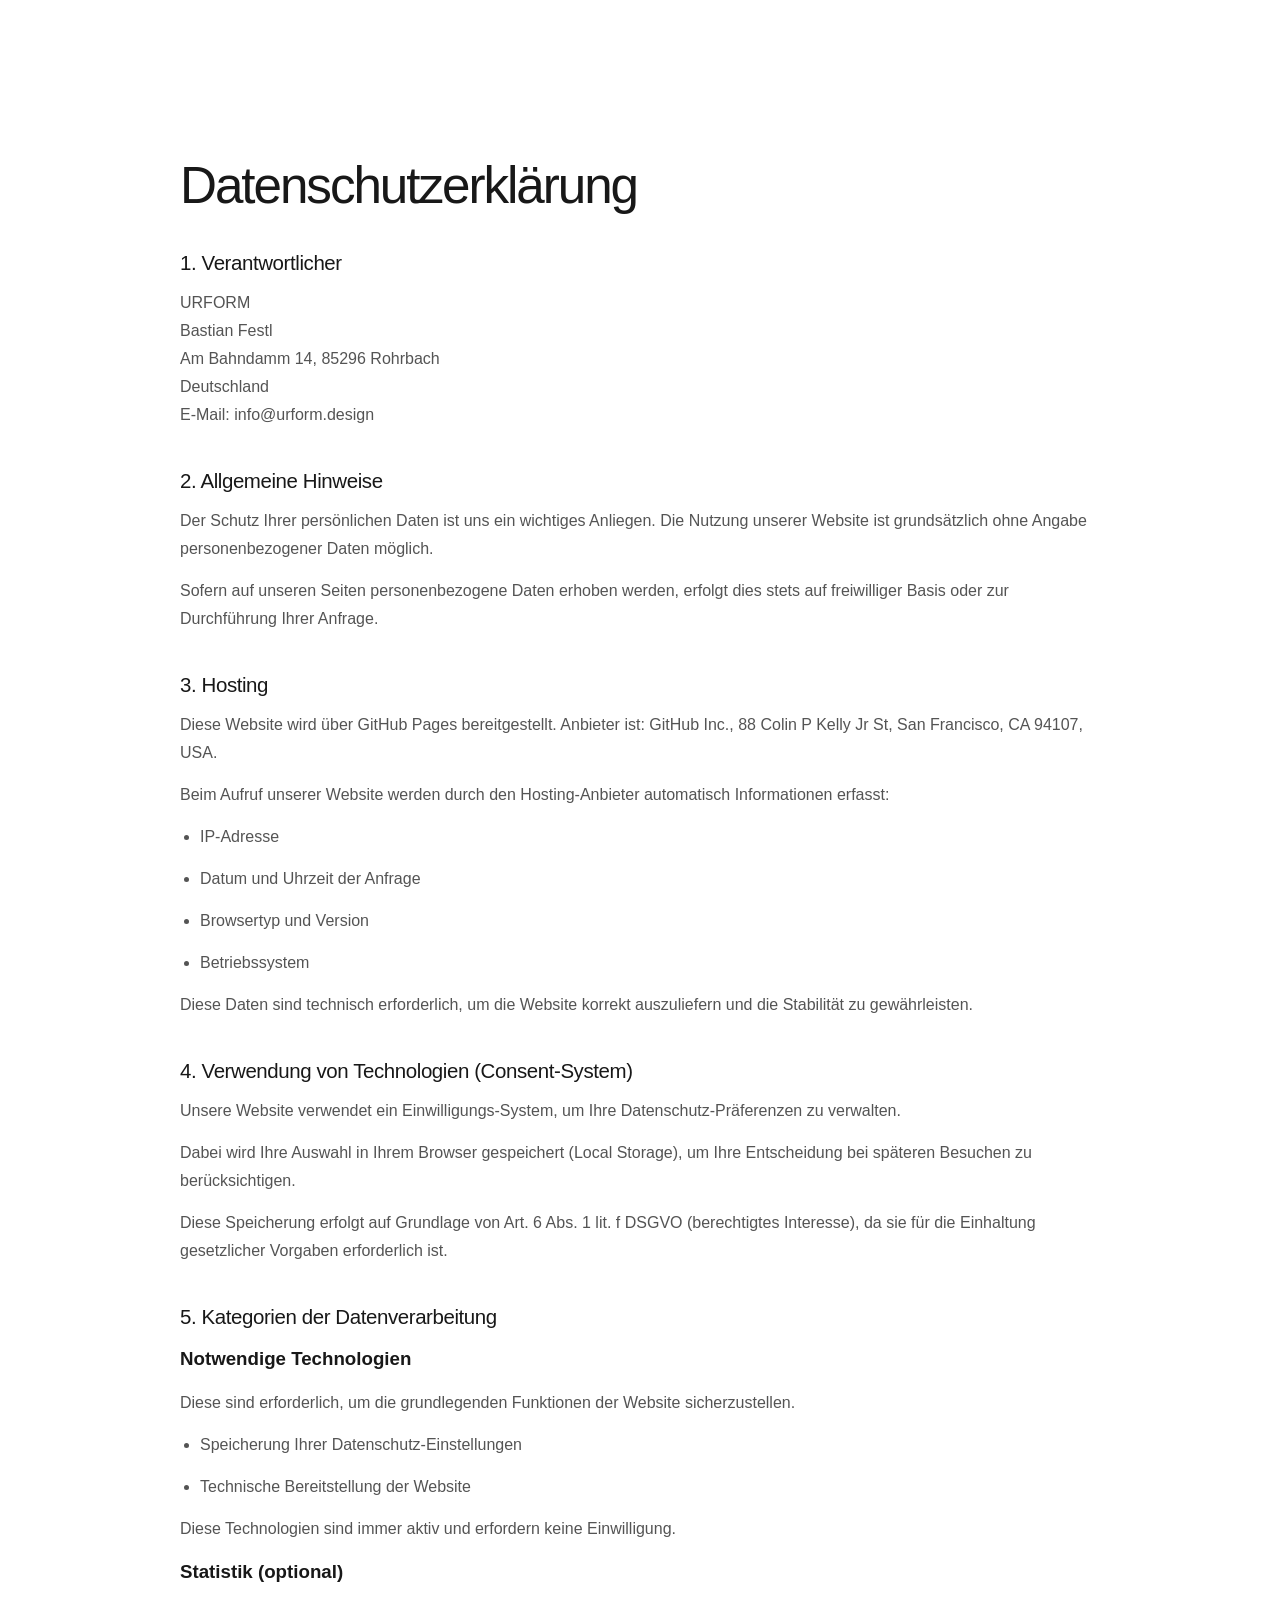
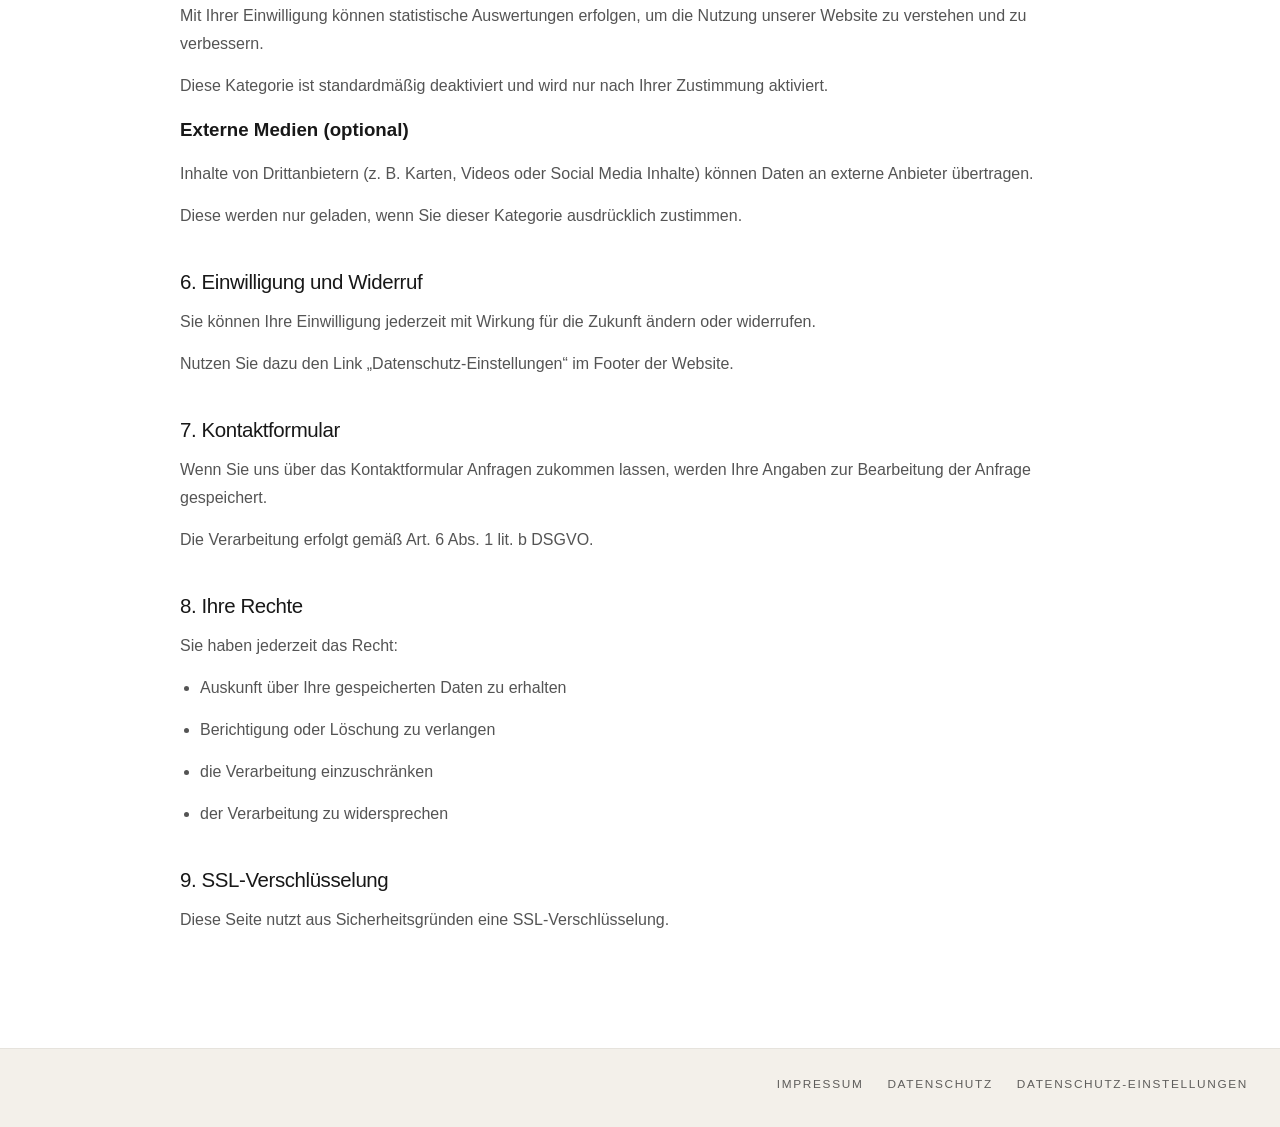
==== commit 825d0fa6: "datenschutz geupdatet" ====
--- a/docs/datenschutz.html
+++ b/docs/datenschutz.html
@@ -4,6 +4,10 @@
   <meta charset="UTF-8" />
   <meta name="viewport" content="width=device-width, initial-scale=1.0" />
   <title>Datenschutz – URFORM</title>
+  <meta
+    name="description"
+    content="Datenschutzerklärung von URFORM."
+  />
   <link rel="stylesheet" href="css/style.css" />
 </head>
 <body class="subpage">
@@ -31,363 +35,139 @@
         URFORM<br>
         Bastian Festl<br>
         Am Bahndamm 14, 85296 Rohrbach<br>
+        Deutschland<br>
         E-Mail: info@urform.design
       </p>
 
-      <h2>2. Hosting</h2>
+      <h2>2. Allgemeine Hinweise</h2>
+      <p>
+        Der Schutz Ihrer persönlichen Daten ist uns ein wichtiges Anliegen. 
+        Die Nutzung unserer Website ist grundsätzlich ohne Angabe personenbezogener Daten möglich.
+      </p>
+
+      <p>
+        Sofern auf unseren Seiten personenbezogene Daten erhoben werden, erfolgt dies stets 
+        auf freiwilliger Basis oder zur Durchführung Ihrer Anfrage.
+      </p>
+
+      <h2>3. Hosting</h2>
       <p>
         Diese Website wird über GitHub Pages bereitgestellt. Anbieter ist:
         GitHub Inc., 88 Colin P Kelly Jr St, San Francisco, CA 94107, USA.
       </p>
 
       <p>
-        Beim Aufruf der Website werden automatisch Informationen erfasst
-        (z. B. IP-Adresse, Browser, Uhrzeit).
+        Beim Aufruf unserer Website werden durch den Hosting-Anbieter automatisch Informationen erfasst:
       </p>
 
-      <h2>3. Kontaktformular</h2>
+      <ul>
+        <li>IP-Adresse</li>
+        <li>Datum und Uhrzeit der Anfrage</li>
+        <li>Browsertyp und Version</li>
+        <li>Betriebssystem</li>
+      </ul>
+
       <p>
-        Wenn Sie uns per Formular kontaktieren, werden Ihre Angaben zur Bearbeitung
-        der Anfrage gespeichert.
+        Diese Daten sind technisch erforderlich, um die Website korrekt auszuliefern und die Stabilität zu gewährleisten.
+      </p>
+
+      <h2>4. Verwendung von Technologien (Consent-System)</h2>
+      <p>
+        Unsere Website verwendet ein Einwilligungs-System, um Ihre Datenschutz-Präferenzen zu verwalten.
+      </p>
+
+      <p>
+        Dabei wird Ihre Auswahl in Ihrem Browser gespeichert (Local Storage), um Ihre Entscheidung bei späteren Besuchen zu berücksichtigen.
+      </p>
+
+      <p>
+        Diese Speicherung erfolgt auf Grundlage von Art. 6 Abs. 1 lit. f DSGVO (berechtigtes Interesse),
+        da sie für die Einhaltung gesetzlicher Vorgaben erforderlich ist.
+      </p>
+
+      <h2>5. Kategorien der Datenverarbeitung</h2>
+
+      <h3>Notwendige Technologien</h3>
+      <p>
+        Diese sind erforderlich, um die grundlegenden Funktionen der Website sicherzustellen.
+      </p>
+
+      <ul>
+        <li>Speicherung Ihrer Datenschutz-Einstellungen</li>
+        <li>Technische Bereitstellung der Website</li>
+      </ul>
+
+      <p>
+        Diese Technologien sind immer aktiv und erfordern keine Einwilligung.
+      </p>
+
+      <h3>Statistik (optional)</h3>
+      <p>
+        Mit Ihrer Einwilligung können statistische Auswertungen erfolgen, um die Nutzung unserer Website zu verstehen und zu verbessern.
+      </p>
+
+      <p>
+        Diese Kategorie ist standardmäßig deaktiviert und wird nur nach Ihrer Zustimmung aktiviert.
+      </p>
+
+      <h3>Externe Medien (optional)</h3>
+      <p>
+        Inhalte von Drittanbietern (z. B. Karten, Videos oder Social Media Inhalte) können Daten an externe Anbieter übertragen.
+      </p>
+
+      <p>
+        Diese werden nur geladen, wenn Sie dieser Kategorie ausdrücklich zustimmen.
+      </p>
+
+      <h2>6. Einwilligung und Widerruf</h2>
+      <p>
+        Sie können Ihre Einwilligung jederzeit mit Wirkung für die Zukunft ändern oder widerrufen.
+      </p>
+
+      <p>
+        Nutzen Sie dazu den Link „Datenschutz-Einstellungen“ im Footer der Website.
+      </p>
+
+      <h2>7. Kontaktformular</h2>
+      <p>
+        Wenn Sie uns über das Kontaktformular Anfragen zukommen lassen, werden Ihre Angaben 
+        zur Bearbeitung der Anfrage gespeichert.
       </p>
 
       <p>
         Die Verarbeitung erfolgt gemäß Art. 6 Abs. 1 lit. b DSGVO.
       </p>
 
-      <h2>4. Ihre Rechte</h2>
+      <h2>8. Ihre Rechte</h2>
       <p>
-        Sie haben jederzeit das Recht auf Auskunft, Berichtigung oder Löschung Ihrer Daten.
+        Sie haben jederzeit das Recht:
       </p>
 
-      <h2>5. SSL-Verschlüsselung</h2>
+      <ul>
+        <li>Auskunft über Ihre gespeicherten Daten zu erhalten</li>
+        <li>Berichtigung oder Löschung zu verlangen</li>
+        <li>die Verarbeitung einzuschränken</li>
+        <li>der Verarbeitung zu widersprechen</li>
+      </ul>
+
+      <h2>9. SSL-Verschlüsselung</h2>
       <p>
         Diese Seite nutzt aus Sicherheitsgründen eine SSL-Verschlüsselung.
-      </p>
-
-      <h2>6. Widerspruchsrecht</h2>
-      <p>
-        Sie können der Verarbeitung Ihrer Daten jederzeit widersprechen.
       </p>
 
     </div>
   </section>
 </main>
+
 <footer class="site-footer">
   <div class="footer-inner">
     <a href="impressum.html">Impressum</a>
     <a href="datenschutz.html">Datenschutz</a>
-    <button
-      type="button"
-      class="footer-link-button"
-      data-open-consent
-      aria-haspopup="dialog"
-      aria-controls="consent-preferences"
-    >
+    <button class="footer-link-button" data-open-consent>
       Datenschutz-Einstellungen
     </button>
   </div>
 </footer>
 
-<div
-  class="consent-card"
-  id="consent-card"
-  role="dialog"
-  aria-labelledby="consent-title"
-  aria-describedby="consent-text"
-  aria-modal="false"
-  hidden
->
-  <div class="consent-card-inner">
-    <p class="consent-kicker">DATENSCHUTZ</p>
-    <h2 id="consent-title">Datenschutz-Einstellungen</h2>
-    <p id="consent-text" class="consent-text">
-      Wir verwenden notwendige Technologien für die Funktion der Website.
-      Optionale Dienste für Statistik oder externe Inhalte aktivieren wir nur
-      mit Ihrer Einwilligung.
-    </p>
-
-    <div class="consent-actions">
-      <button type="button" class="btn btn-dark btn-consent" data-consent-action="necessary">
-        Nur notwendige
-      </button>
-      <button type="button" class="btn btn-outline btn-consent btn-consent-light" data-consent-action="all">
-        Alle akzeptieren
-      </button>
-    </div>
-
-    <button
-      type="button"
-      class="consent-text-link"
-      data-open-consent
-      aria-haspopup="dialog"
-      aria-controls="consent-preferences"
-    >
-      Einstellungen
-    </button>
-  </div>
-</div>
-
-<div
-  class="consent-modal"
-  id="consent-preferences"
-  role="dialog"
-  aria-modal="true"
-  aria-labelledby="consent-preferences-title"
-  hidden
->
-  <div class="consent-modal-backdrop" data-close-consent></div>
-
-  <div class="consent-modal-panel">
-    <div class="consent-modal-head">
-      <p class="consent-kicker">DATENSCHUTZ</p>
-      <h2 id="consent-preferences-title">Einstellungen</h2>
-      <button type="button" class="consent-close" aria-label="Schließen" data-close-consent>
-        ×
-      </button>
-    </div>
-
-    <div class="consent-modal-body">
-      <p class="consent-text consent-text-dark">
-        Sie können festlegen, welche optionalen Kategorien aktiviert werden dürfen.
-        Notwendige Technologien sind immer aktiv, damit die Website technisch funktioniert.
-      </p>
-
-      <div class="consent-option consent-option-locked">
-        <div class="consent-option-copy">
-          <h3>Notwendig</h3>
-          <p>
-            Erforderlich für Grundfunktionen, Sicherheit und das Speichern Ihrer Auswahl.
-          </p>
-        </div>
-        <div class="consent-switch is-locked" aria-hidden="true">
-          <span></span>
-        </div>
-      </div>
-
-      <label class="consent-option" for="consent-analytics">
-        <div class="consent-option-copy">
-          <h3>Statistik</h3>
-          <p>
-            Für anonyme oder pseudonyme Auswertungen zur Verbesserung der Website.
-          </p>
-        </div>
-        <div class="consent-toggle-wrap">
-          <input type="checkbox" id="consent-analytics" />
-          <span class="consent-switch"><span></span></span>
-        </div>
-      </label>
-
-      <label class="consent-option" for="consent-external">
-        <div class="consent-option-copy">
-          <h3>Externe Medien</h3>
-          <p>
-            Für eingebundene Inhalte externer Anbieter, z. B. Karten, Videos oder Feeds.
-          </p>
-        </div>
-        <div class="consent-toggle-wrap">
-          <input type="checkbox" id="consent-external" />
-          <span class="consent-switch"><span></span></span>
-        </div>
-      </label>
-    </div>
-
-    <div class="consent-modal-actions">
-      <button type="button" class="btn btn-outline btn-consent-modal" data-consent-save="necessary">
-        Nur notwendige
-      </button>
-      <button type="button" class="btn btn-outline btn-consent-modal" data-consent-save="selection">
-        Auswahl speichern
-      </button>
-      <button type="button" class="btn btn-dark btn-consent-modal" data-consent-save="all">
-        Alle akzeptieren
-      </button>
-    </div>
-  </div>
-</div>
-
-<script>
-  (() => {
-    const STORAGE_KEY = "urform_consent_v1";
-    const CONSENT_VERSION = 1;
-
-    const consentCard = document.getElementById("consent-card");
-    const consentModal = document.getElementById("consent-preferences");
-    const analyticsToggle = document.getElementById("consent-analytics");
-    const externalToggle = document.getElementById("consent-external");
-
-    const openButtons = document.querySelectorAll("[data-open-consent]");
-    const closeButtons = document.querySelectorAll("[data-close-consent]");
-    const cardActions = document.querySelectorAll("[data-consent-action]");
-    const saveActions = document.querySelectorAll("[data-consent-save]");
-
-    function getStoredConsent() {
-      try {
-        const raw = localStorage.getItem(STORAGE_KEY);
-        if (!raw) return null;
-        const parsed = JSON.parse(raw);
-        if (!parsed || parsed.version !== CONSENT_VERSION) return null;
-        return parsed;
-      } catch (error) {
-        return null;
-      }
-    }
-
-    function saveConsent(consent) {
-      const payload = {
-        version: CONSENT_VERSION,
-        necessary: true,
-        analytics: !!consent.analytics,
-        external: !!consent.external,
-        updatedAt: new Date().toISOString()
-      };
-
-      localStorage.setItem(STORAGE_KEY, JSON.stringify(payload));
-      window.dispatchEvent(new CustomEvent("urform:consent-updated", { detail: payload }));
-      applyConsent(payload);
-      hideConsentCard();
-      closeConsentModal();
-    }
-
-    function showConsentCard() {
-      if (!consentCard) return;
-      consentCard.hidden = false;
-      requestAnimationFrame(() => {
-        consentCard.classList.add("is-visible");
-      });
-    }
-
-    function hideConsentCard() {
-      if (!consentCard) return;
-      consentCard.classList.remove("is-visible");
-      setTimeout(() => {
-        consentCard.hidden = true;
-      }, 280);
-    }
-
-    function openConsentModal() {
-      const current = getStoredConsent();
-      if (analyticsToggle) analyticsToggle.checked = !!current?.analytics;
-      if (externalToggle) externalToggle.checked = !!current?.external;
-
-      if (!consentModal) return;
-      consentModal.hidden = false;
-      requestAnimationFrame(() => {
-        consentModal.classList.add("is-visible");
-      });
-      document.body.classList.add("consent-modal-open");
-    }
-
-    function closeConsentModal() {
-      if (!consentModal) return;
-      consentModal.classList.remove("is-visible");
-      setTimeout(() => {
-        consentModal.hidden = true;
-      }, 220);
-      document.body.classList.remove("consent-modal-open");
-    }
-
-    function applyConsent(consent) {
-      document.documentElement.dataset.consentAnalytics = consent.analytics ? "granted" : "denied";
-      document.documentElement.dataset.consentExternal = consent.external ? "granted" : "denied";
-
-      if (consent.analytics) {
-        loadAnalyticsServices();
-      }
-
-      if (consent.external) {
-        enableExternalMedia();
-      }
-    }
-
-    function loadAnalyticsServices() {
-      if (window.__urformAnalyticsLoaded) return;
-      window.__urformAnalyticsLoaded = true;
-
-      /* 
-        HIER SPÄTER ANALYTICS LADEN, z. B.:
-
-        const script = document.createElement("script");
-        script.src = "https://example.com/analytics.js";
-        script.async = true;
-        document.head.appendChild(script);
-      */
-    }
-
-    function enableExternalMedia() {
-      if (window.__urformExternalLoaded) return;
-      window.__urformExternalLoaded = true;
-
-      /*
-        HIER SPÄTER EXTERNE MEDIEN FREISCHALTEN, z. B.:
-        - YouTube iframes nachladen
-        - Karten einblenden
-        - Feeds aktivieren
-      */
-    }
-
-    function initConsent() {
-      const stored = getStoredConsent();
-
-      if (!stored) {
-        showConsentCard();
-        return;
-      }
-
-      applyConsent(stored);
-    }
-
-    cardActions.forEach((button) => {
-      button.addEventListener("click", () => {
-        const action = button.getAttribute("data-consent-action");
-
-        if (action === "necessary") {
-          saveConsent({ analytics: false, external: false });
-        }
-
-        if (action === "all") {
-          saveConsent({ analytics: true, external: true });
-        }
-      });
-    });
-
-    saveActions.forEach((button) => {
-      button.addEventListener("click", () => {
-        const action = button.getAttribute("data-consent-save");
-
-        if (action === "necessary") {
-          saveConsent({ analytics: false, external: false });
-        }
-
-        if (action === "all") {
-          saveConsent({ analytics: true, external: true });
-        }
-
-        if (action === "selection") {
-          saveConsent({
-            analytics: !!analyticsToggle?.checked,
-            external: !!externalToggle?.checked
-          });
-        }
-      });
-    });
-
-    openButtons.forEach((button) => {
-      button.addEventListener("click", openConsentModal);
-    });
-
-    closeButtons.forEach((button) => {
-      button.addEventListener("click", closeConsentModal);
-    });
-
-    document.addEventListener("keydown", (event) => {
-      if (event.key === "Escape") {
-        closeConsentModal();
-      }
-    });
-
-    initConsent();
-  })();
-</script>
 </body>
 </html>
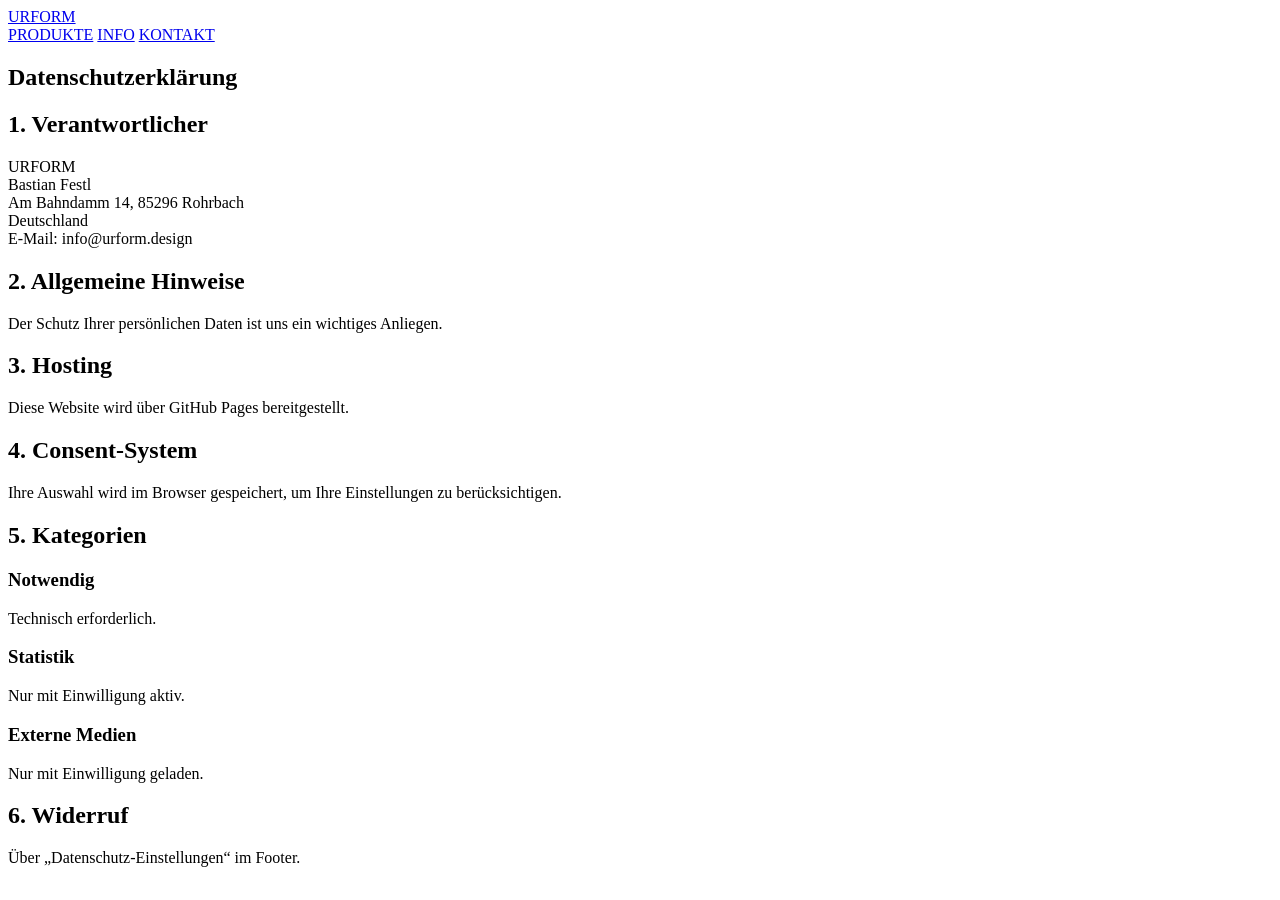
==== commit 7d7e91d2: "Legal pages redesigned dark premium style" ====
--- a/docs/datenschutz.html
+++ b/docs/datenschutz.html
@@ -1,18 +1,6 @@
-<!DOCTYPE html>
-<html lang="de">
-<head>
-  <meta charset="UTF-8" />
-  <meta name="viewport" content="width=device-width, initial-scale=1.0" />
-  <title>Datenschutz – URFORM</title>
-  <meta
-    name="description"
-    content="Datenschutzerklärung von URFORM."
-  />
-  <link rel="stylesheet" href="css/style.css" />
-</head>
-<body class="subpage">
+<body class="subpage legal-dark">
 
-<header class="site-header">
+<header class="site-header site-header-legal-dark">
   <div class="header-inner">
     <a href="index.html" class="logo">URFORM</a>
 
@@ -41,133 +29,35 @@
 
       <h2>2. Allgemeine Hinweise</h2>
       <p>
-        Der Schutz Ihrer persönlichen Daten ist uns ein wichtiges Anliegen. 
-        Die Nutzung unserer Website ist grundsätzlich ohne Angabe personenbezogener Daten möglich.
-      </p>
-
-      <p>
-        Sofern auf unseren Seiten personenbezogene Daten erhoben werden, erfolgt dies stets 
-        auf freiwilliger Basis oder zur Durchführung Ihrer Anfrage.
+        Der Schutz Ihrer persönlichen Daten ist uns ein wichtiges Anliegen.
       </p>
 
       <h2>3. Hosting</h2>
       <p>
-        Diese Website wird über GitHub Pages bereitgestellt. Anbieter ist:
-        GitHub Inc., 88 Colin P Kelly Jr St, San Francisco, CA 94107, USA.
+        Diese Website wird über GitHub Pages bereitgestellt.
       </p>
 
+      <h2>4. Consent-System</h2>
       <p>
-        Beim Aufruf unserer Website werden durch den Hosting-Anbieter automatisch Informationen erfasst:
+        Ihre Auswahl wird im Browser gespeichert, um Ihre Einstellungen zu berücksichtigen.
       </p>
 
-      <ul>
-        <li>IP-Adresse</li>
-        <li>Datum und Uhrzeit der Anfrage</li>
-        <li>Browsertyp und Version</li>
-        <li>Betriebssystem</li>
-      </ul>
+      <h2>5. Kategorien</h2>
 
+      <h3>Notwendig</h3>
+      <p>Technisch erforderlich.</p>
+
+      <h3>Statistik</h3>
+      <p>Nur mit Einwilligung aktiv.</p>
+
+      <h3>Externe Medien</h3>
+      <p>Nur mit Einwilligung geladen.</p>
+
+      <h2>6. Widerruf</h2>
       <p>
-        Diese Daten sind technisch erforderlich, um die Website korrekt auszuliefern und die Stabilität zu gewährleisten.
-      </p>
-
-      <h2>4. Verwendung von Technologien (Consent-System)</h2>
-      <p>
-        Unsere Website verwendet ein Einwilligungs-System, um Ihre Datenschutz-Präferenzen zu verwalten.
-      </p>
-
-      <p>
-        Dabei wird Ihre Auswahl in Ihrem Browser gespeichert (Local Storage), um Ihre Entscheidung bei späteren Besuchen zu berücksichtigen.
-      </p>
-
-      <p>
-        Diese Speicherung erfolgt auf Grundlage von Art. 6 Abs. 1 lit. f DSGVO (berechtigtes Interesse),
-        da sie für die Einhaltung gesetzlicher Vorgaben erforderlich ist.
-      </p>
-
-      <h2>5. Kategorien der Datenverarbeitung</h2>
-
-      <h3>Notwendige Technologien</h3>
-      <p>
-        Diese sind erforderlich, um die grundlegenden Funktionen der Website sicherzustellen.
-      </p>
-
-      <ul>
-        <li>Speicherung Ihrer Datenschutz-Einstellungen</li>
-        <li>Technische Bereitstellung der Website</li>
-      </ul>
-
-      <p>
-        Diese Technologien sind immer aktiv und erfordern keine Einwilligung.
-      </p>
-
-      <h3>Statistik (optional)</h3>
-      <p>
-        Mit Ihrer Einwilligung können statistische Auswertungen erfolgen, um die Nutzung unserer Website zu verstehen und zu verbessern.
-      </p>
-
-      <p>
-        Diese Kategorie ist standardmäßig deaktiviert und wird nur nach Ihrer Zustimmung aktiviert.
-      </p>
-
-      <h3>Externe Medien (optional)</h3>
-      <p>
-        Inhalte von Drittanbietern (z. B. Karten, Videos oder Social Media Inhalte) können Daten an externe Anbieter übertragen.
-      </p>
-
-      <p>
-        Diese werden nur geladen, wenn Sie dieser Kategorie ausdrücklich zustimmen.
-      </p>
-
-      <h2>6. Einwilligung und Widerruf</h2>
-      <p>
-        Sie können Ihre Einwilligung jederzeit mit Wirkung für die Zukunft ändern oder widerrufen.
-      </p>
-
-      <p>
-        Nutzen Sie dazu den Link „Datenschutz-Einstellungen“ im Footer der Website.
-      </p>
-
-      <h2>7. Kontaktformular</h2>
-      <p>
-        Wenn Sie uns über das Kontaktformular Anfragen zukommen lassen, werden Ihre Angaben 
-        zur Bearbeitung der Anfrage gespeichert.
-      </p>
-
-      <p>
-        Die Verarbeitung erfolgt gemäß Art. 6 Abs. 1 lit. b DSGVO.
-      </p>
-
-      <h2>8. Ihre Rechte</h2>
-      <p>
-        Sie haben jederzeit das Recht:
-      </p>
-
-      <ul>
-        <li>Auskunft über Ihre gespeicherten Daten zu erhalten</li>
-        <li>Berichtigung oder Löschung zu verlangen</li>
-        <li>die Verarbeitung einzuschränken</li>
-        <li>der Verarbeitung zu widersprechen</li>
-      </ul>
-
-      <h2>9. SSL-Verschlüsselung</h2>
-      <p>
-        Diese Seite nutzt aus Sicherheitsgründen eine SSL-Verschlüsselung.
+        Über „Datenschutz-Einstellungen“ im Footer.
       </p>
 
     </div>
   </section>
-</main>
-
-<footer class="site-footer">
-  <div class="footer-inner">
-    <a href="impressum.html">Impressum</a>
-    <a href="datenschutz.html">Datenschutz</a>
-    <button class="footer-link-button" data-open-consent>
-      Datenschutz-Einstellungen
-    </button>
-  </div>
-</footer>
-
-</body>
-</html>+</main>
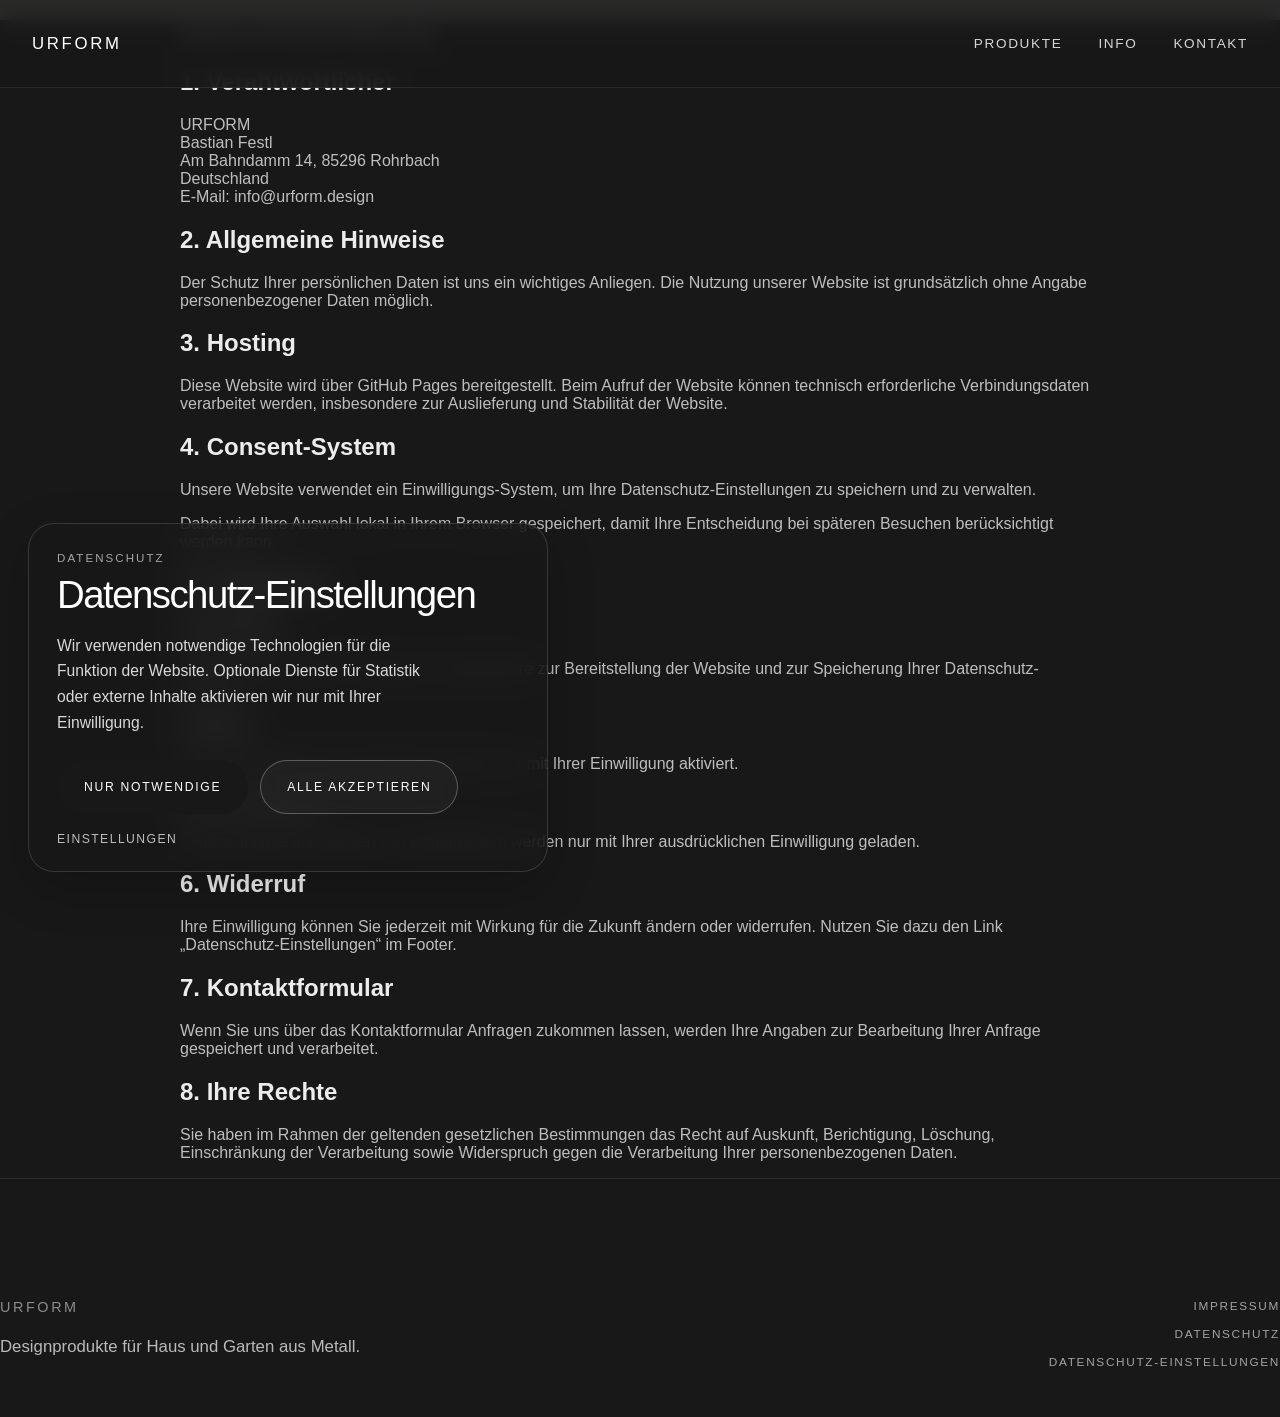
==== commit bd4205ff: "Fix impressum and datenschutz html" ====
--- a/docs/datenschutz.html
+++ b/docs/datenschutz.html
@@ -1,63 +1,399 @@
+<!DOCTYPE html>
+<html lang="de">
+<head>
+  <meta charset="UTF-8" />
+  <meta name="viewport" content="width=device-width, initial-scale=1.0" />
+  <title>Datenschutz – URFORM</title>
+  <meta name="description" content="Datenschutzerklärung von URFORM." />
+  <link rel="stylesheet" href="css/style.css" />
+</head>
 <body class="subpage legal-dark">
 
-<header class="site-header site-header-legal-dark">
-  <div class="header-inner">
-    <a href="index.html" class="logo">URFORM</a>
-
-    <nav class="main-nav">
-      <a href="produkte.html">PRODUKTE</a>
-      <a href="info.html">INFO</a>
-      <a href="kontakt.html">KONTAKT</a>
-    </nav>
+  <header class="site-header site-header-legal-dark">
+    <div class="header-inner">
+      <a href="index.html" class="logo">URFORM</a>
+
+      <nav class="main-nav" aria-label="Hauptnavigation">
+        <a href="produkte.html">PRODUKTE</a>
+        <a href="info.html">INFO</a>
+        <a href="kontakt.html">KONTAKT</a>
+      </nav>
+    </div>
+  </header>
+
+  <main>
+    <section class="legal-section">
+      <div class="container-narrow">
+
+        <h1>Datenschutzerklärung</h1>
+
+        <h2>1. Verantwortlicher</h2>
+        <p>
+          URFORM<br />
+          Bastian Festl<br />
+          Am Bahndamm 14, 85296 Rohrbach<br />
+          Deutschland<br />
+          E-Mail: info@urform.design
+        </p>
+
+        <h2>2. Allgemeine Hinweise</h2>
+        <p>
+          Der Schutz Ihrer persönlichen Daten ist uns ein wichtiges Anliegen.
+          Die Nutzung unserer Website ist grundsätzlich ohne Angabe
+          personenbezogener Daten möglich.
+        </p>
+
+        <h2>3. Hosting</h2>
+        <p>
+          Diese Website wird über GitHub Pages bereitgestellt.
+          Beim Aufruf der Website können technisch erforderliche Verbindungsdaten
+          verarbeitet werden, insbesondere zur Auslieferung und Stabilität der Website.
+        </p>
+
+        <h2>4. Consent-System</h2>
+        <p>
+          Unsere Website verwendet ein Einwilligungs-System, um Ihre
+          Datenschutz-Einstellungen zu speichern und zu verwalten.
+        </p>
+        <p>
+          Dabei wird Ihre Auswahl lokal in Ihrem Browser gespeichert, damit
+          Ihre Entscheidung bei späteren Besuchen berücksichtigt werden kann.
+        </p>
+
+        <h2>5. Kategorien</h2>
+
+        <h3>Notwendig</h3>
+        <p>
+          Technisch erforderliche Funktionen, insbesondere zur Bereitstellung
+          der Website und zur Speicherung Ihrer Datenschutz-Auswahl.
+        </p>
+
+        <h3>Statistik</h3>
+        <p>
+          Optionale statistische Auswertungen werden nur mit Ihrer Einwilligung aktiviert.
+        </p>
+
+        <h3>Externe Medien</h3>
+        <p>
+          Externe Inhalte und Medien von Drittanbietern werden nur mit Ihrer
+          ausdrücklichen Einwilligung geladen.
+        </p>
+
+        <h2>6. Widerruf</h2>
+        <p>
+          Ihre Einwilligung können Sie jederzeit mit Wirkung für die Zukunft ändern
+          oder widerrufen. Nutzen Sie dazu den Link
+          „Datenschutz-Einstellungen“ im Footer.
+        </p>
+
+        <h2>7. Kontaktformular</h2>
+        <p>
+          Wenn Sie uns über das Kontaktformular Anfragen zukommen lassen, werden
+          Ihre Angaben zur Bearbeitung Ihrer Anfrage gespeichert und verarbeitet.
+        </p>
+
+        <h2>8. Ihre Rechte</h2>
+        <p>
+          Sie haben im Rahmen der geltenden gesetzlichen Bestimmungen das Recht auf
+          Auskunft, Berichtigung, Löschung, Einschränkung der Verarbeitung sowie
+          Widerspruch gegen die Verarbeitung Ihrer personenbezogenen Daten.
+        </p>
+
+      </div>
+    </section>
+  </main>
+
+  <footer class="site-footer">
+    <div class="footer-inner footer-grid">
+      <div class="footer-brand">
+        <p class="footer-logo">URFORM</p>
+        <p class="footer-claim">
+          Designprodukte für Haus und Garten aus Metall.
+        </p>
+      </div>
+
+      <div class="footer-nav">
+        <a href="impressum.html">Impressum</a>
+        <a href="datenschutz.html">Datenschutz</a>
+        <button
+          type="button"
+          class="footer-link-button"
+          data-open-consent
+          aria-haspopup="dialog"
+          aria-controls="consent-preferences"
+        >
+          Datenschutz-Einstellungen
+        </button>
+      </div>
+    </div>
+  </footer>
+
+  <div
+    class="consent-card"
+    id="consent-card"
+    role="dialog"
+    aria-labelledby="consent-title"
+    aria-describedby="consent-text"
+    aria-modal="false"
+    hidden
+  >
+    <div class="consent-card-inner">
+      <p class="consent-kicker">DATENSCHUTZ</p>
+      <h2 id="consent-title">Datenschutz-Einstellungen</h2>
+      <p id="consent-text" class="consent-text">
+        Wir verwenden notwendige Technologien für die Funktion der Website.
+        Optionale Dienste für Statistik oder externe Inhalte aktivieren wir nur
+        mit Ihrer Einwilligung.
+      </p>
+
+      <div class="consent-actions">
+        <button type="button" class="btn btn-dark btn-consent" data-consent-action="necessary">
+          Nur notwendige
+        </button>
+        <button type="button" class="btn btn-outline btn-consent btn-consent-light" data-consent-action="all">
+          Alle akzeptieren
+        </button>
+      </div>
+
+      <button
+        type="button"
+        class="consent-text-link"
+        data-open-consent
+        aria-haspopup="dialog"
+        aria-controls="consent-preferences"
+      >
+        Einstellungen
+      </button>
+    </div>
   </div>
-</header>
-
-<main>
-  <section class="legal-section">
-    <div class="container-narrow">
-
-      <h1>Datenschutzerklärung</h1>
-
-      <h2>1. Verantwortlicher</h2>
-      <p>
-        URFORM<br>
-        Bastian Festl<br>
-        Am Bahndamm 14, 85296 Rohrbach<br>
-        Deutschland<br>
-        E-Mail: info@urform.design
-      </p>
-
-      <h2>2. Allgemeine Hinweise</h2>
-      <p>
-        Der Schutz Ihrer persönlichen Daten ist uns ein wichtiges Anliegen.
-      </p>
-
-      <h2>3. Hosting</h2>
-      <p>
-        Diese Website wird über GitHub Pages bereitgestellt.
-      </p>
-
-      <h2>4. Consent-System</h2>
-      <p>
-        Ihre Auswahl wird im Browser gespeichert, um Ihre Einstellungen zu berücksichtigen.
-      </p>
-
-      <h2>5. Kategorien</h2>
-
-      <h3>Notwendig</h3>
-      <p>Technisch erforderlich.</p>
-
-      <h3>Statistik</h3>
-      <p>Nur mit Einwilligung aktiv.</p>
-
-      <h3>Externe Medien</h3>
-      <p>Nur mit Einwilligung geladen.</p>
-
-      <h2>6. Widerruf</h2>
-      <p>
-        Über „Datenschutz-Einstellungen“ im Footer.
-      </p>
-
+
+  <div
+    class="consent-modal"
+    id="consent-preferences"
+    role="dialog"
+    aria-modal="true"
+    aria-labelledby="consent-preferences-title"
+    hidden
+  >
+    <div class="consent-modal-backdrop" data-close-consent></div>
+
+    <div class="consent-modal-panel">
+      <div class="consent-modal-head">
+        <p class="consent-kicker">DATENSCHUTZ</p>
+        <h2 id="consent-preferences-title">Einstellungen</h2>
+        <button type="button" class="consent-close" aria-label="Schließen" data-close-consent>
+          ×
+        </button>
+      </div>
+
+      <div class="consent-modal-body">
+        <p class="consent-text consent-text-dark">
+          Sie können festlegen, welche optionalen Kategorien aktiviert werden dürfen.
+          Notwendige Technologien sind immer aktiv, damit die Website technisch funktioniert.
+        </p>
+
+        <div class="consent-option consent-option-locked">
+          <div class="consent-option-copy">
+            <h3>Notwendig</h3>
+            <p>
+              Erforderlich für Grundfunktionen, Sicherheit und das Speichern Ihrer Auswahl.
+            </p>
+          </div>
+          <div class="consent-switch is-locked" aria-hidden="true">
+            <span></span>
+          </div>
+        </div>
+
+        <label class="consent-option" for="consent-analytics">
+          <div class="consent-option-copy">
+            <h3>Statistik</h3>
+            <p>
+              Für anonyme oder pseudonyme Auswertungen zur Verbesserung der Website.
+            </p>
+          </div>
+          <div class="consent-toggle-wrap">
+            <input type="checkbox" id="consent-analytics" />
+            <span class="consent-switch"><span></span></span>
+          </div>
+        </label>
+
+        <label class="consent-option" for="consent-external">
+          <div class="consent-option-copy">
+            <h3>Externe Medien</h3>
+            <p>
+              Für eingebundene Inhalte externer Anbieter, z. B. Karten, Videos oder Feeds.
+            </p>
+          </div>
+          <div class="consent-toggle-wrap">
+            <input type="checkbox" id="consent-external" />
+            <span class="consent-switch"><span></span></span>
+          </div>
+        </label>
+      </div>
+
+      <div class="consent-modal-actions">
+        <button type="button" class="btn btn-outline btn-consent-modal" data-consent-save="necessary">
+          Nur notwendige
+        </button>
+        <button type="button" class="btn btn-outline btn-consent-modal" data-consent-save="selection">
+          Auswahl speichern
+        </button>
+        <button type="button" class="btn btn-dark btn-consent-modal" data-consent-save="all">
+          Alle akzeptieren
+        </button>
+      </div>
     </div>
-  </section>
-</main>+  </div>
+
+  <script>
+    (() => {
+      const STORAGE_KEY = "urform_consent_v1";
+      const CONSENT_VERSION = 1;
+
+      const consentCard = document.getElementById("consent-card");
+      const consentModal = document.getElementById("consent-preferences");
+      const analyticsToggle = document.getElementById("consent-analytics");
+      const externalToggle = document.getElementById("consent-external");
+
+      const openButtons = document.querySelectorAll("[data-open-consent]");
+      const closeButtons = document.querySelectorAll("[data-close-consent]");
+      const cardActions = document.querySelectorAll("[data-consent-action]");
+      const saveActions = document.querySelectorAll("[data-consent-save]");
+
+      function getStoredConsent() {
+        try {
+          const raw = localStorage.getItem(STORAGE_KEY);
+          if (!raw) return null;
+          const parsed = JSON.parse(raw);
+          if (!parsed || parsed.version !== CONSENT_VERSION) return null;
+          return parsed;
+        } catch (error) {
+          return null;
+        }
+      }
+
+      function saveConsent(consent) {
+        const payload = {
+          version: CONSENT_VERSION,
+          necessary: true,
+          analytics: !!consent.analytics,
+          external: !!consent.external,
+          updatedAt: new Date().toISOString()
+        };
+
+        localStorage.setItem(STORAGE_KEY, JSON.stringify(payload));
+        window.dispatchEvent(new CustomEvent("urform:consent-updated", { detail: payload }));
+        applyConsent(payload);
+        hideConsentCard();
+        closeConsentModal();
+      }
+
+      function showConsentCard() {
+        if (!consentCard) return;
+        consentCard.hidden = false;
+        requestAnimationFrame(() => {
+          consentCard.classList.add("is-visible");
+        });
+      }
+
+      function hideConsentCard() {
+        if (!consentCard) return;
+        consentCard.classList.remove("is-visible");
+        setTimeout(() => {
+          consentCard.hidden = true;
+        }, 280);
+      }
+
+      function openConsentModal() {
+        const current = getStoredConsent();
+        if (analyticsToggle) analyticsToggle.checked = !!current?.analytics;
+        if (externalToggle) externalToggle.checked = !!current?.external;
+
+        if (!consentModal) return;
+        consentModal.hidden = false;
+        requestAnimationFrame(() => {
+          consentModal.classList.add("is-visible");
+        });
+        document.body.classList.add("consent-modal-open");
+      }
+
+      function closeConsentModal() {
+        if (!consentModal) return;
+        consentModal.classList.remove("is-visible");
+        setTimeout(() => {
+          consentModal.hidden = true;
+        }, 220);
+        document.body.classList.remove("consent-modal-open");
+      }
+
+      function applyConsent(consent) {
+        document.documentElement.dataset.consentAnalytics = consent.analytics ? "granted" : "denied";
+        document.documentElement.dataset.consentExternal = consent.external ? "granted" : "denied";
+      }
+
+      function initConsent() {
+        const stored = getStoredConsent();
+
+        if (!stored) {
+          showConsentCard();
+          return;
+        }
+
+        applyConsent(stored);
+      }
+
+      cardActions.forEach((button) => {
+        button.addEventListener("click", () => {
+          const action = button.getAttribute("data-consent-action");
+
+          if (action === "necessary") {
+            saveConsent({ analytics: false, external: false });
+          }
+
+          if (action === "all") {
+            saveConsent({ analytics: true, external: true });
+          }
+        });
+      });
+
+      saveActions.forEach((button) => {
+        button.addEventListener("click", () => {
+          const action = button.getAttribute("data-consent-save");
+
+          if (action === "necessary") {
+            saveConsent({ analytics: false, external: false });
+          }
+
+          if (action === "all") {
+            saveConsent({ analytics: true, external: true });
+          }
+
+          if (action === "selection") {
+            saveConsent({
+              analytics: !!analyticsToggle?.checked,
+              external: !!externalToggle?.checked
+            });
+          }
+        });
+      });
+
+      openButtons.forEach((button) => {
+        button.addEventListener("click", openConsentModal);
+      });
+
+      closeButtons.forEach((button) => {
+        button.addEventListener("click", closeConsentModal);
+      });
+
+      document.addEventListener("keydown", (event) => {
+        if (event.key === "Escape") {
+          closeConsentModal();
+        }
+      });
+
+      initConsent();
+    })();
+  </script>
+
+</body>
+</html>
--- a/docs/css/style.css
+++ b/docs/css/style.css
@@ -0,0 +1,1457 @@
+:root {
+  --bg: #f3f0ea;
+  --bg-soft: #ece8e1;
+  --bg-dark: #181818;
+  --white: #ffffff;
+  --text: #181818;
+  --text-soft: rgba(24, 24, 24, 0.74);
+  --text-light: rgba(255, 255, 255, 0.9);
+  --line: rgba(24, 24, 24, 0.12);
+  --line-light: rgba(255, 255, 255, 0.18);
+  --container: 1440px;
+  --container-wide: 1240px;
+  --container-narrow: 920px;
+  --header-height: 88px;
+  --transition: 260ms ease;
+}
+
+/* ===== LOADER ===== */
+.loader {
+  position: fixed;
+  inset: 0;
+  background: #181818;
+  z-index: 9999;
+  display: flex;
+  align-items: center;
+  justify-content: center;
+  transition: opacity 0.8s ease, visibility 0.8s ease;
+}
+
+.loader-hidden {
+  opacity: 0;
+  visibility: hidden;
+  pointer-events: none;
+}
+
+.loader-inner {
+  padding: 24px;
+}
+
+.loader-text {
+  font-size: clamp(2rem, 6vw, 5rem);
+  letter-spacing: 0.15em;
+  color: #fff;
+  font-weight: 300;
+}
+
+* {
+  box-sizing: border-box;
+}
+
+html,
+body {
+  margin: 0;
+  padding: 0;
+  font-family: "Inter", sans-serif;
+  background: var(--bg);
+  color: var(--text);
+  scroll-behavior: smooth;
+}
+
+body {
+  overflow-x: hidden;
+}
+
+img {
+  display: block;
+  width: 100%;
+  height: auto;
+}
+
+a {
+  color: inherit;
+  text-decoration: none;
+}
+
+.container-wide {
+  width: min(calc(100% - 48px), var(--container-wide));
+  margin: 0 auto;
+}
+
+.container-narrow {
+  width: min(calc(100% - 48px), var(--container-narrow));
+  margin: 0 auto;
+}
+
+/* ===== HEADER ===== */
+.site-header {
+  position: fixed;
+  inset: 0 0 auto 0;
+  z-index: 50;
+  height: var(--header-height);
+  background: transparent;
+  transition: background 0.4s ease, backdrop-filter 0.4s ease;
+}
+
+.header-inner {
+  max-width: var(--container);
+  margin: 0 auto;
+  height: 100%;
+  padding: 0 32px;
+  display: flex;
+  align-items: center;
+  justify-content: space-between;
+}
+
+.logo {
+  display: inline-flex;
+  align-items: center;
+  font-size: 1.05rem;
+  font-weight: 400;
+  letter-spacing: 0.16em;
+  color: #fff;
+  flex: 0 0 auto;
+}
+
+.logo-wrap {
+  display: inline-flex;
+  align-items: center;
+  flex: 0 0 auto;
+  width: auto;
+  max-width: 220px;
+}
+
+.logo-image,
+.logo-image-dark {
+  display: block;
+  width: auto;
+  height: 28px;
+  max-width: 100%;
+  object-fit: contain;
+}
+
+.main-nav {
+  display: flex;
+  gap: 36px;
+}
+
+.main-nav a {
+  font-size: 0.85rem;
+  font-weight: 400;
+  letter-spacing: 0.12em;
+  color: rgba(255, 255, 255, 0.92);
+  transition: opacity var(--transition);
+}
+
+.main-nav a:hover,
+.main-nav a.is-active {
+  opacity: 0.7;
+}
+
+header img,
+.logo-wrap img,
+.logo-image,
+.logo-image-dark {
+  width: auto;
+}
+
+@media (max-width: 640px) {
+  .header-inner {
+    padding: 0 16px;
+    flex-direction: row;
+    justify-content: space-between;
+    gap: 16px;
+  }
+
+  .logo {
+    font-size: 0.95rem;
+  }
+
+  .logo-wrap {
+    max-width: 160px;
+  }
+
+  .logo-image,
+  .logo-image-dark {
+    height: 22px;
+    width: auto;
+  }
+
+  .main-nav {
+    gap: 12px;
+  }
+
+  .main-nav a {
+    font-size: 0.68rem;
+    letter-spacing: 0.1em;
+  }
+}
+
+/* ===== STARTSEITE ===== */
+.snap-container {
+  width: 100%;
+}
+
+.panel {
+  position: relative;
+  min-height: 100vh;
+}
+
+.hero-panel {
+  display: grid;
+  place-items: center;
+  overflow: hidden;
+}
+
+.panel-image {
+  position: absolute;
+  inset: 0;
+}
+
+.panel-image img {
+  width: 100%;
+  height: 100%;
+  object-fit: cover;
+  object-position: center center;
+  transform: scale(1.04);
+  transition: transform 6s ease;
+}
+
+.panel-overlay {
+  position: absolute;
+  inset: 0;
+  background:
+    linear-gradient(
+      to bottom,
+      rgba(0, 0, 0, 0.10),
+      rgba(0, 0, 0, 0.05) 30%,
+      rgba(0, 0, 0, 0.28) 100%
+    );
+}
+
+.panel-content {
+  position: relative;
+  z-index: 2;
+  width: 100%;
+  max-width: var(--container);
+  margin: 0 auto;
+  padding: 0 48px 56px;
+  color: #fff;
+}
+
+.panel-content-center {
+  display: flex;
+  min-height: 100vh;
+  flex-direction: column;
+  align-items: center;
+  justify-content: center;
+  text-align: center;
+}
+
+.eyebrow {
+  margin: 0 0 20px;
+  font-size: 0.72rem;
+  font-weight: 500;
+  letter-spacing: 0.18em;
+  text-transform: uppercase;
+  color: rgba(255, 255, 255, 0.72);
+}
+
+.hero-panel h1 {
+  margin: 0;
+  font-size: clamp(4.6rem, 10vw, 8.8rem);
+  font-weight: 200;
+  line-height: 0.9;
+  letter-spacing: -0.055em;
+}
+
+.lead {
+  max-width: 560px;
+  margin: 26px 0 0;
+  font-size: clamp(1rem, 1.45vw, 1.28rem);
+  line-height: 1.5;
+  font-weight: 300;
+  color: rgba(255, 255, 255, 0.88);
+}
+
+.lead.dark {
+  color: rgba(24, 24, 24, 0.82);
+}
+
+.btn {
+  display: inline-flex;
+  align-items: center;
+  justify-content: center;
+  min-width: 220px;
+  height: 54px;
+  margin-top: 34px;
+  padding: 0 26px;
+  border-radius: 999px;
+  font-size: 0.76rem;
+  font-weight: 500;
+  letter-spacing: 0.14em;
+  text-transform: uppercase;
+  transition:
+    transform var(--transition),
+    background var(--transition),
+    color var(--transition),
+    border-color var(--transition),
+    opacity var(--transition);
+  cursor: pointer;
+}
+
+.btn:hover {
+  transform: translateY(-1px);
+}
+
+.btn-outline {
+  color: #fff;
+  border: 1px solid rgba(255, 255, 255, 0.42);
+  background: rgba(255, 255, 255, 0.04);
+  backdrop-filter: blur(8px);
+  -webkit-backdrop-filter: blur(8px);
+}
+
+.btn-outline:hover {
+  background: rgba(255, 255, 255, 0.10);
+}
+
+.btn-dark {
+  color: #fff;
+  background: #181818;
+  border: 1px solid #181818;
+}
+
+.btn-dark:hover {
+  opacity: 0.92;
+}
+
+.scroll-indicator {
+  position: absolute;
+  left: 50%;
+  bottom: 24px;
+  z-index: 2;
+  transform: translateX(-50%);
+  font-size: 0.68rem;
+  letter-spacing: 0.18em;
+  text-transform: uppercase;
+  color: rgba(255, 255, 255, 0.58);
+}
+
+.product-panel {
+  background: #ece8e1;
+  color: var(--text);
+}
+
+.panel-split {
+  min-height: 100vh;
+  display: grid;
+  grid-template-columns: 1.15fr 0.85fr;
+}
+
+.panel-split-image {
+  min-height: 100vh;
+}
+
+.panel-split-image img {
+  width: 100%;
+  height: 100%;
+  object-fit: cover;
+}
+
+.panel-split-content {
+  display: flex;
+  flex-direction: column;
+  justify-content: center;
+  padding: 120px 72px 72px;
+}
+
+.panel-split-content .eyebrow {
+  color: rgba(24, 24, 24, 0.55);
+}
+
+.panel-split-content h2 {
+  margin: 0;
+  font-size: clamp(2.8rem, 6vw, 5.6rem);
+  font-weight: 300;
+  line-height: 0.96;
+  letter-spacing: -0.04em;
+}
+
+/* ===== SUBPAGES ===== */
+.subpage {
+  background: var(--bg);
+  color: var(--text);
+}
+
+.subhero {
+  position: relative;
+  padding: 180px 0 100px;
+}
+
+.subhero-image {
+  min-height: 72vh;
+  display: flex;
+  align-items: flex-end;
+  overflow: hidden;
+}
+
+.subhero-bg {
+  position: absolute;
+  inset: 0;
+}
+
+.subhero-bg img {
+  width: 100%;
+  height: 100%;
+  object-fit: cover;
+}
+
+.subhero-overlay {
+  position: absolute;
+  inset: 0;
+  background:
+    linear-gradient(
+      to bottom,
+      rgba(0, 0, 0, 0.12),
+      rgba(0, 0, 0, 0.08) 35%,
+      rgba(0, 0, 0, 0.36) 100%
+    );
+}
+
+.subhero-content {
+  position: relative;
+  z-index: 2;
+  padding-bottom: 56px;
+}
+
+.subhero-content-light {
+  color: #fff;
+}
+
+.page-kicker {
+  margin: 0 0 20px;
+  font-size: 0.74rem;
+  font-weight: 500;
+  letter-spacing: 0.18em;
+  text-transform: uppercase;
+  color: rgba(24, 24, 24, 0.52);
+}
+
+.page-kicker-light {
+  color: rgba(255, 255, 255, 0.72);
+}
+
+.page-title {
+  margin: 0;
+  font-size: clamp(3rem, 7vw, 6.4rem);
+  font-weight: 250;
+  line-height: 0.95;
+  letter-spacing: -0.05em;
+}
+
+.page-title-light {
+  color: #fff;
+}
+
+.page-intro {
+  max-width: 720px;
+  margin: 26px 0 0;
+  font-size: clamp(1rem, 1.45vw, 1.25rem);
+  line-height: 1.6;
+  color: var(--text-soft);
+  font-weight: 300;
+}
+
+.page-intro-light {
+  color: rgba(255, 255, 255, 0.88);
+}
+
+/* ===== PRODUKTE ===== */
+.product-feature {
+  padding: 48px 0;
+}
+
+.product-feature-alt {
+  background: var(--bg-soft);
+}
+
+.feature-grid {
+  width: min(calc(100% - 48px), 1280px);
+  margin: 0 auto;
+  display: grid;
+  grid-template-columns: 1.05fr 0.95fr;
+  gap: 0;
+  background: #fff;
+}
+
+.feature-media {
+  min-height: 720px;
+}
+
+.feature-media img {
+  width: 100%;
+  height: 100%;
+  object-fit: cover;
+}
+
+.feature-copy {
+  padding: 72px 64px;
+  display: flex;
+  flex-direction: column;
+  justify-content: center;
+}
+
+.feature-label {
+  margin: 0 0 18px;
+  font-size: 0.74rem;
+  letter-spacing: 0.18em;
+  text-transform: uppercase;
+  color: rgba(24, 24, 24, 0.52);
+}
+
+.feature-copy h2 {
+  margin: 0;
+  font-size: clamp(3rem, 5vw, 5.4rem);
+  font-weight: 280;
+  line-height: 0.95;
+  letter-spacing: -0.05em;
+}
+
+.feature-text {
+  margin: 24px 0 0;
+  max-width: 520px;
+  font-size: 1.08rem;
+  line-height: 1.65;
+  color: var(--text-soft);
+  font-weight: 300;
+}
+
+.spec-list {
+  margin-top: 36px;
+  border-top: 1px solid var(--line);
+}
+
+.spec-item {
+  display: flex;
+  justify-content: space-between;
+  gap: 20px;
+  padding: 16px 0;
+  border-bottom: 1px solid var(--line);
+}
+
+.spec-key {
+  font-size: 0.88rem;
+  color: rgba(24, 24, 24, 0.52);
+  letter-spacing: 0.06em;
+  text-transform: uppercase;
+}
+
+.spec-value {
+  font-size: 0.98rem;
+  color: var(--text);
+  text-align: right;
+}
+
+.size-block {
+  margin-top: 36px;
+}
+
+.size-title {
+  margin: 0 0 14px;
+  font-size: 0.86rem;
+  text-transform: uppercase;
+  letter-spacing: 0.12em;
+  color: rgba(24, 24, 24, 0.52);
+}
+
+.size-tags {
+  display: flex;
+  flex-wrap: wrap;
+  gap: 10px;
+}
+
+.size-tags span {
+  display: inline-flex;
+  align-items: center;
+  min-height: 40px;
+  padding: 0 14px;
+  border: 1px solid var(--line);
+  border-radius: 999px;
+  font-size: 0.92rem;
+  color: var(--text-soft);
+}
+
+.cta-band {
+  padding: 100px 0 120px;
+  background: var(--bg);
+}
+
+.cta-band-inner {
+  text-align: center;
+}
+
+.cta-band-inner h2 {
+  margin: 28px 0 14px;
+  font-size: clamp(2.2rem, 4vw, 4.2rem);
+  font-weight: 280;
+  line-height: 1;
+  letter-spacing: -0.05em;
+}
+
+.cta-band-inner p {
+  margin: 0 auto;
+  max-width: 620px;
+  font-size: 1.05rem;
+  line-height: 1.6;
+  color: var(--text-soft);
+}
+
+/* ===== INFO ===== */
+.content-section {
+  padding: 100px 0;
+  background: #fff;
+}
+
+.content-grid {
+  width: min(calc(100% - 48px), 1180px);
+  margin: 0 auto;
+  display: grid;
+  grid-template-columns: 1fr 1fr;
+  gap: 56px;
+}
+
+.content-col h2 {
+  margin: 0 0 24px;
+  font-size: clamp(2rem, 3.5vw, 3.4rem);
+  font-weight: 280;
+  letter-spacing: -0.04em;
+}
+
+.content-col p {
+  margin: 0 0 18px;
+  font-size: 1.05rem;
+  line-height: 1.7;
+  color: var(--text-soft);
+}
+
+.value-section {
+  padding: 0 0 100px;
+  background: var(--bg);
+}
+
+.value-grid {
+  display: grid;
+  grid-template-columns: repeat(4, 1fr);
+  gap: 20px;
+}
+
+.value-card {
+  background: #fff;
+  padding: 34px 28px;
+  border: 1px solid rgba(24, 24, 24, 0.06);
+}
+
+.value-card h3 {
+  margin: 0 0 14px;
+  font-size: 1.2rem;
+  font-weight: 450;
+}
+
+.value-card p {
+  margin: 0;
+  font-size: 0.98rem;
+  line-height: 1.65;
+  color: var(--text-soft);
+}
+
+.split-showcase {
+  display: grid;
+  grid-template-columns: 1.05fr 0.95fr;
+  min-height: 80vh;
+}
+
+.split-showcase-media img {
+  width: 100%;
+  height: 100%;
+  object-fit: cover;
+}
+
+.split-showcase-copy {
+  background: var(--bg-soft);
+  padding: 80px 64px;
+  display: flex;
+  flex-direction: column;
+  justify-content: center;
+}
+
+.split-showcase-copy h2 {
+  margin: 28px 0 18px;
+  font-size: clamp(2.4rem, 4vw, 4.4rem);
+  font-weight: 280;
+  line-height: 1;
+  letter-spacing: -0.05em;
+}
+
+.split-showcase-copy p {
+  max-width: 520px;
+  margin: 0;
+  font-size: 1.04rem;
+  line-height: 1.7;
+  color: var(--text-soft);
+}
+
+/* ===== KONTAKT ===== */
+.contact-section {
+  padding: 40px 0 120px;
+}
+
+.contact-grid {
+  width: min(calc(100% - 48px), 1180px);
+  margin: 0 auto;
+  display: grid;
+  grid-template-columns: 0.85fr 1.15fr;
+  gap: 40px;
+  align-items: start;
+}
+
+.contact-copy {
+  padding: 24px 0;
+}
+
+.contact-copy h2 {
+  margin: 28px 0 12px;
+  font-size: clamp(2rem, 4vw, 3.8rem);
+  font-weight: 280;
+  letter-spacing: -0.04em;
+}
+
+.contact-copy p {
+  margin: 0 0 14px;
+  font-size: 1.02rem;
+  line-height: 1.7;
+  color: var(--text-soft);
+}
+
+.contact-info-block {
+  margin-top: 30px;
+}
+
+.contact-form-wrap {
+  background: #fff;
+  padding: 40px;
+  border: 1px solid rgba(24, 24, 24, 0.08);
+}
+
+.contact-form {
+  display: flex;
+  flex-direction: column;
+  gap: 20px;
+}
+
+.form-row {
+  display: flex;
+  flex-direction: column;
+  gap: 8px;
+}
+
+.form-row label {
+  font-size: 0.84rem;
+  letter-spacing: 0.08em;
+  text-transform: uppercase;
+  color: rgba(24, 24, 24, 0.52);
+}
+
+.form-row input,
+.form-row select,
+.form-row textarea {
+  width: 100%;
+  border: 1px solid rgba(24, 24, 24, 0.12);
+  background: #fff;
+  padding: 16px 16px;
+  font: inherit;
+  font-size: 1rem;
+  color: var(--text);
+  border-radius: 0;
+  outline: none;
+  transition: border-color var(--transition);
+}
+
+.form-row input:focus,
+.form-row select:focus,
+.form-row textarea:focus {
+  border-color: rgba(24, 24, 24, 0.34);
+}
+
+.form-row textarea {
+  resize: vertical;
+  min-height: 160px;
+}
+
+.brand-mark-inline {
+  width: auto;
+  max-height: 34px;
+  margin: 0 auto;
+}
+
+.brand-mark-side {
+  width: auto;
+  max-height: 56px;
+}
+
+/* ===== RECHTLICHE SEITEN ===== */
+/* ===== LEGAL DARK ===== */
+.legal-dark {
+  background: #181818;
+  color: #fff;
+}
+
+.legal-dark .legal-section {
+  background: #181818;
+}
+
+.legal-dark .legal-section h1 {
+  color: #fff;
+}
+
+.legal-dark .legal-section h2 {
+  color: rgba(255, 255, 255, 0.92);
+}
+
+.legal-dark .legal-section p,
+.legal-dark .legal-section li {
+  color: rgba(255, 255, 255, 0.72);
+}
+
+.legal-dark .legal-section strong {
+  color: #fff;
+}
+
+.legal-dark .legal-section ul {
+  color: rgba(255, 255, 255, 0.72);
+}
+
+/* ===== HEADER DARK LEGAL ===== */
+.site-header-legal-dark {
+  background: rgba(24, 24, 24, 0.92);
+  backdrop-filter: blur(10px);
+  -webkit-backdrop-filter: blur(10px);
+  border-bottom: 1px solid rgba(255, 255, 255, 0.08);
+}
+
+.site-header-legal-dark .logo {
+  color: #fff;
+}
+
+.site-header-legal-dark .main-nav a {
+  color: rgba(255, 255, 255, 0.82);
+}
+
+.site-header-legal-dark .main-nav a:hover {
+  opacity: 0.6;
+}
+
+/* ===== FOOTER DARK ===== */
+.legal-dark .site-footer {
+  background: #181818;
+  border-top: 1px solid rgba(255, 255, 255, 0.08);
+}
+
+.legal-dark .footer-inner a,
+.legal-dark .footer-link-button {
+  color: rgba(255, 255, 255, 0.6);
+}
+
+.legal-dark .footer-inner a:hover,
+.legal-dark .footer-link-button:hover {
+  color: #fff;
+}/* ===== CONSENT ===== */
+.consent-modal-open {
+  overflow: hidden;
+}
+
+.footer-link-button {
+  appearance: none;
+  border: 0;
+  background: none;
+  padding: 0;
+  font: inherit;
+  cursor: pointer;
+  font-size: 0.74rem;
+  font-weight: 500;
+  letter-spacing: 0.14em;
+  text-transform: uppercase;
+  color: rgba(24, 24, 24, 0.68);
+  transition: opacity var(--transition);
+}
+
+.footer-link-button:hover {
+  opacity: 0.65;
+}
+
+.consent-card {
+  position: fixed;
+  left: 28px;
+  bottom: 28px;
+  z-index: 120;
+  width: min(520px, calc(100vw - 32px));
+  opacity: 0;
+  transform: translateY(18px);
+  transition: opacity 0.28s ease, transform 0.28s ease;
+}
+
+.consent-card.is-visible {
+  opacity: 1;
+  transform: translateY(0);
+}
+
+.consent-card-inner {
+  padding: 28px 28px 24px;
+  border-radius: 26px;
+  background: rgba(24, 24, 24, 0.78);
+  color: #fff;
+  border: 1px solid rgba(255, 255, 255, 0.14);
+  backdrop-filter: blur(18px);
+  -webkit-backdrop-filter: blur(18px);
+  box-shadow: 0 16px 50px rgba(0, 0, 0, 0.20);
+}
+
+.consent-kicker {
+  margin: 0 0 12px;
+  font-size: 0.72rem;
+  font-weight: 500;
+  letter-spacing: 0.18em;
+  text-transform: uppercase;
+  color: rgba(255, 255, 255, 0.62);
+}
+
+.consent-card h2,
+.consent-modal h2 {
+  margin: 0;
+  font-size: clamp(1.8rem, 3vw, 2.4rem);
+  font-weight: 280;
+  line-height: 1;
+  letter-spacing: -0.04em;
+}
+
+.consent-text {
+  margin: 18px 0 0;
+  font-size: 0.98rem;
+  line-height: 1.65;
+  color: rgba(255, 255, 255, 0.84);
+  max-width: 42ch;
+}
+
+.consent-text-dark {
+  color: rgba(24, 24, 24, 0.72);
+}
+
+.consent-actions {
+  display: flex;
+  flex-wrap: wrap;
+  gap: 12px;
+  margin-top: 24px;
+}
+
+.btn-consent,
+.btn-consent-modal {
+  min-width: 0;
+  margin-top: 0;
+}
+
+.btn-consent-light {
+  color: #fff;
+  border-color: rgba(255, 255, 255, 0.28);
+  background: rgba(255, 255, 255, 0.04);
+}
+
+.btn-consent-light:hover {
+  background: rgba(255, 255, 255, 0.10);
+}
+
+.consent-text-link {
+  appearance: none;
+  margin-top: 18px;
+  padding: 0;
+  border: 0;
+  background: none;
+  color: rgba(255, 255, 255, 0.72);
+  font: inherit;
+  font-size: 0.76rem;
+  letter-spacing: 0.12em;
+  text-transform: uppercase;
+  cursor: pointer;
+  transition: opacity var(--transition);
+}
+
+.consent-text-link:hover {
+  opacity: 0.72;
+}
+
+.consent-modal {
+  position: fixed;
+  inset: 0;
+  z-index: 140;
+  opacity: 0;
+  pointer-events: none;
+  transition: opacity 0.22s ease;
+}
+
+.consent-modal.is-visible {
+  opacity: 1;
+  pointer-events: auto;
+}
+
+.consent-modal-backdrop {
+  position: absolute;
+  inset: 0;
+  background: rgba(0, 0, 0, 0.38);
+  backdrop-filter: blur(5px);
+  -webkit-backdrop-filter: blur(5px);
+}
+
+.consent-modal-panel {
+  position: relative;
+  width: min(720px, calc(100vw - 32px));
+  margin: min(10vh, 80px) auto 0;
+  border-radius: 28px;
+  background: rgba(243, 240, 234, 0.96);
+  border: 1px solid rgba(24, 24, 24, 0.08);
+  box-shadow: 0 22px 80px rgba(0, 0, 0, 0.16);
+  overflow: hidden;
+}
+
+.consent-modal-head {
+  position: relative;
+  padding: 28px 32px 18px;
+  border-bottom: 1px solid rgba(24, 24, 24, 0.08);
+}
+
+.consent-close {
+  position: absolute;
+  top: 18px;
+  right: 18px;
+  width: 42px;
+  height: 42px;
+  border: 0;
+  border-radius: 999px;
+  background: rgba(24, 24, 24, 0.06);
+  color: var(--text);
+  font-size: 1.5rem;
+  line-height: 1;
+  cursor: pointer;
+}
+
+.consent-modal-body {
+  padding: 24px 32px;
+}
+
+.consent-option {
+  display: flex;
+  justify-content: space-between;
+  align-items: center;
+  gap: 24px;
+  padding: 20px 0;
+  border-top: 1px solid rgba(24, 24, 24, 0.08);
+  cursor: pointer;
+}
+
+.consent-option:first-of-type {
+  margin-top: 8px;
+}
+
+.consent-option-locked {
+  cursor: default;
+}
+
+.consent-option-copy h3 {
+  margin: 0 0 8px;
+  font-size: 1.1rem;
+  font-weight: 500;
+}
+
+.consent-option-copy p {
+  margin: 0;
+  font-size: 0.96rem;
+  line-height: 1.6;
+  color: var(--text-soft);
+  max-width: 44ch;
+}
+
+.consent-toggle-wrap {
+  position: relative;
+  flex: 0 0 auto;
+}
+
+.consent-toggle-wrap input {
+  position: absolute;
+  inset: 0;
+  opacity: 0;
+  cursor: pointer;
+}
+
+.consent-switch {
+  position: relative;
+  display: inline-flex;
+  align-items: center;
+  width: 56px;
+  height: 32px;
+  padding: 4px;
+  border-radius: 999px;
+  background: rgba(24, 24, 24, 0.16);
+  transition: background 0.2s ease;
+}
+
+.consent-switch span {
+  width: 24px;
+  height: 24px;
+  border-radius: 999px;
+  background: #fff;
+  box-shadow: 0 2px 8px rgba(0, 0, 0, 0.14);
+  transform: translateX(0);
+  transition: transform 0.2s ease;
+}
+
+.consent-toggle-wrap input:checked + .consent-switch {
+  background: #181818;
+}
+
+.consent-toggle-wrap input:checked + .consent-switch span {
+  transform: translateX(24px);
+}
+
+.consent-switch.is-locked {
+  background: #181818;
+}
+
+.consent-switch.is-locked span {
+  transform: translateX(24px);
+}
+
+.consent-modal-actions {
+  display: flex;
+  flex-wrap: wrap;
+  gap: 12px;
+  padding: 0 32px 32px;
+}
+
+@media (max-width: 900px) {
+  .consent-card {
+    left: 20px;
+    bottom: 20px;
+    width: min(100vw - 24px, 520px);
+  }
+
+  .consent-card-inner {
+    padding: 24px 22px 22px;
+    border-radius: 22px;
+  }
+
+  .consent-modal-panel {
+    width: min(100vw - 24px, 720px);
+    margin-top: 40px;
+    border-radius: 24px;
+  }
+
+  .consent-modal-head,
+  .consent-modal-body,
+  .consent-modal-actions {
+    padding-left: 24px;
+    padding-right: 24px;
+  }
+}
+
+@media (max-width: 640px) {
+  .consent-card {
+    left: 12px;
+    right: 12px;
+    bottom: 12px;
+    width: auto;
+  }
+
+  .consent-actions,
+  .consent-modal-actions {
+    flex-direction: column;
+  }
+
+  .btn-consent,
+  .btn-consent-modal {
+    width: 100%;
+  }
+
+  .consent-option {
+    align-items: flex-start;
+  }
+
+  .consent-toggle-wrap {
+    margin-top: 4px;
+  }
+}
+/* ===== FOOTER PREMIUM ===== */
+.site-footer {
+  padding: 120px 0 48px;
+  background: var(--bg);
+  border-top: 1px solid rgba(24, 24, 24, 0.06);
+}
+
+.footer-grid {
+  display: grid;
+  grid-template-columns: 1fr auto;
+  gap: 40px;
+}
+
+.footer-brand {
+  max-width: 420px;
+}
+
+.footer-logo {
+  margin: 0;
+  font-size: 0.9rem;
+  letter-spacing: 0.18em;
+  text-transform: uppercase;
+  font-weight: 500;
+  color: rgba(24, 24, 24, 0.6);
+}
+
+.footer-claim {
+  margin: 18px 0 0;
+  font-size: 1.05rem;
+  line-height: 1.7;
+  color: rgba(24, 24, 24, 0.75);
+  font-weight: 300;
+}
+
+.footer-nav {
+  display: flex;
+  flex-direction: column;
+  align-items: flex-end;
+  gap: 14px;
+}
+
+.footer-nav a,
+.footer-link-button {
+  font-size: 0.74rem;
+  font-weight: 500;
+  letter-spacing: 0.14em;
+  text-transform: uppercase;
+  color: rgba(24, 24, 24, 0.58);
+  background: none;
+  border: none;
+  cursor: pointer;
+  padding: 0;
+  transition: opacity var(--transition);
+}
+
+.footer-nav a:hover,
+.footer-link-button:hover {
+  opacity: 0.6;
+}
+/* ===== RESPONSIVE ===== */
+@media (max-width: 1100px) {
+  .panel-split,
+  .feature-grid,
+  .split-showcase,
+  .contact-grid,
+  .content-grid {
+    grid-template-columns: 1fr;
+  }
+
+  .panel-split-image,
+  .feature-media {
+    min-height: 52vh;
+  }
+
+  .panel-split-content,
+  .feature-copy,
+  .split-showcase-copy {
+    padding: 56px 28px 72px;
+  }
+
+  .value-grid {
+    grid-template-columns: 1fr 1fr;
+  }
+}
+
+@media (max-width: 900px) {
+  .site-header {
+    height: 76px;
+  }
+  .site-header-legal {
+  background: rgba(243, 240, 234, 0.92);
+  backdrop-filter: blur(10px);
+  -webkit-backdrop-filter: blur(10px);
+  border-bottom: 1px solid rgba(24, 24, 24, 0.06);
+}
+
+.site-header-legal .logo {
+  color: var(--text);
+}
+
+.site-header-legal .main-nav a {
+  color: rgba(24, 24, 24, 0.88);
+}
+
+.site-header-legal .main-nav a:hover,
+.site-header-legal .main-nav a.is-active {
+  opacity: 0.65;
+}
+
+  .header-inner {
+    padding: 0 20px;
+  }
+
+  .main-nav {
+    gap: 18px;
+  }
+
+  .main-nav a {
+    font-size: 0.76rem;
+  }
+
+  .panel-content {
+    padding: 0 20px 36px;
+  }
+
+  .hero-panel h1 {
+    font-size: clamp(3.5rem, 18vw, 6rem);
+  }
+
+  .lead,
+  .page-intro {
+    max-width: 100%;
+    font-size: 1rem;
+    line-height: 1.5;
+  }
+
+  .btn {
+    min-width: 210px;
+    height: 52px;
+  }
+
+  .scroll-indicator {
+    bottom: 18px;
+  }
+
+  .subhero {
+    padding: 150px 0 72px;
+  }
+
+  .contact-form-wrap {
+    padding: 24px;
+  }
+
+  .legal-section {
+    padding: 140px 0 80px;
+  }
+
+  .footer-inner {
+    padding: 0 20px;
+  }
+}
+
+@media (max-width: 640px) {
+  .header-inner {
+    padding: 0 16px;
+    flex-direction: row;
+    justify-content: space-between;
+    gap: 16px;
+  }
+
+  .logo {
+    font-size: 0.95rem;
+  }
+
+  .main-nav {
+    gap: 12px;
+  }
+
+  .main-nav a {
+    font-size: 0.68rem;
+    letter-spacing: 0.1em;
+  }
+
+  .panel-split-content h2,
+  .feature-copy h2 {
+    font-size: 2.5rem;
+  }
+
+  .loader-text {
+    letter-spacing: 0.1em;
+  }
+
+  .container-wide,
+  .container-narrow {
+    width: min(calc(100% - 32px), var(--container-wide));
+  }
+
+  .content-grid,
+  .contact-grid,
+  .feature-grid {
+    width: min(calc(100% - 32px), 1180px);
+  }
+
+  .value-grid {
+    grid-template-columns: 1fr;
+  }
+
+  .contact-section,
+  .content-section,
+  .cta-band {
+    padding-bottom: 80px;
+  }
+
+  .legal-section {
+    padding: 128px 0 72px;
+  }
+
+  .legal-section h2 {
+    font-size: 1.14rem;
+  }
+
+  .footer-inner {
+    padding: 0 16px;
+    justify-content: flex-start;
+    flex-wrap: wrap;
+    gap: 14px 20px;
+  }
+
+  .footer-inner a {
+    font-size: 0.7rem;
+  }
+}
+.legal-dark .site-footer {
+  background: #181818;
+  border-top: 1px solid rgba(255, 255, 255, 0.08);
+}
+
+.legal-dark .footer-logo {
+  color: rgba(255, 255, 255, 0.5);
+}
+
+.legal-dark .footer-claim {
+  color: rgba(255, 255, 255, 0.7);
+}
+
+.legal-dark .footer-nav a,
+.legal-dark .footer-link-button {
+  color: rgba(255, 255, 255, 0.6);
+}
+
+.legal-dark .footer-nav a:hover,
+.legal-dark .footer-link-button:hover {
+  color: #fff;
+}
+@media (max-width: 900px) {
+  .site-footer {
+    padding: 80px 0 40px;
+  }
+
+  .footer-grid {
+    grid-template-columns: 1fr;
+    gap: 40px;
+  }
+
+  .footer-nav {
+    align-items: flex-start;
+  }
+}
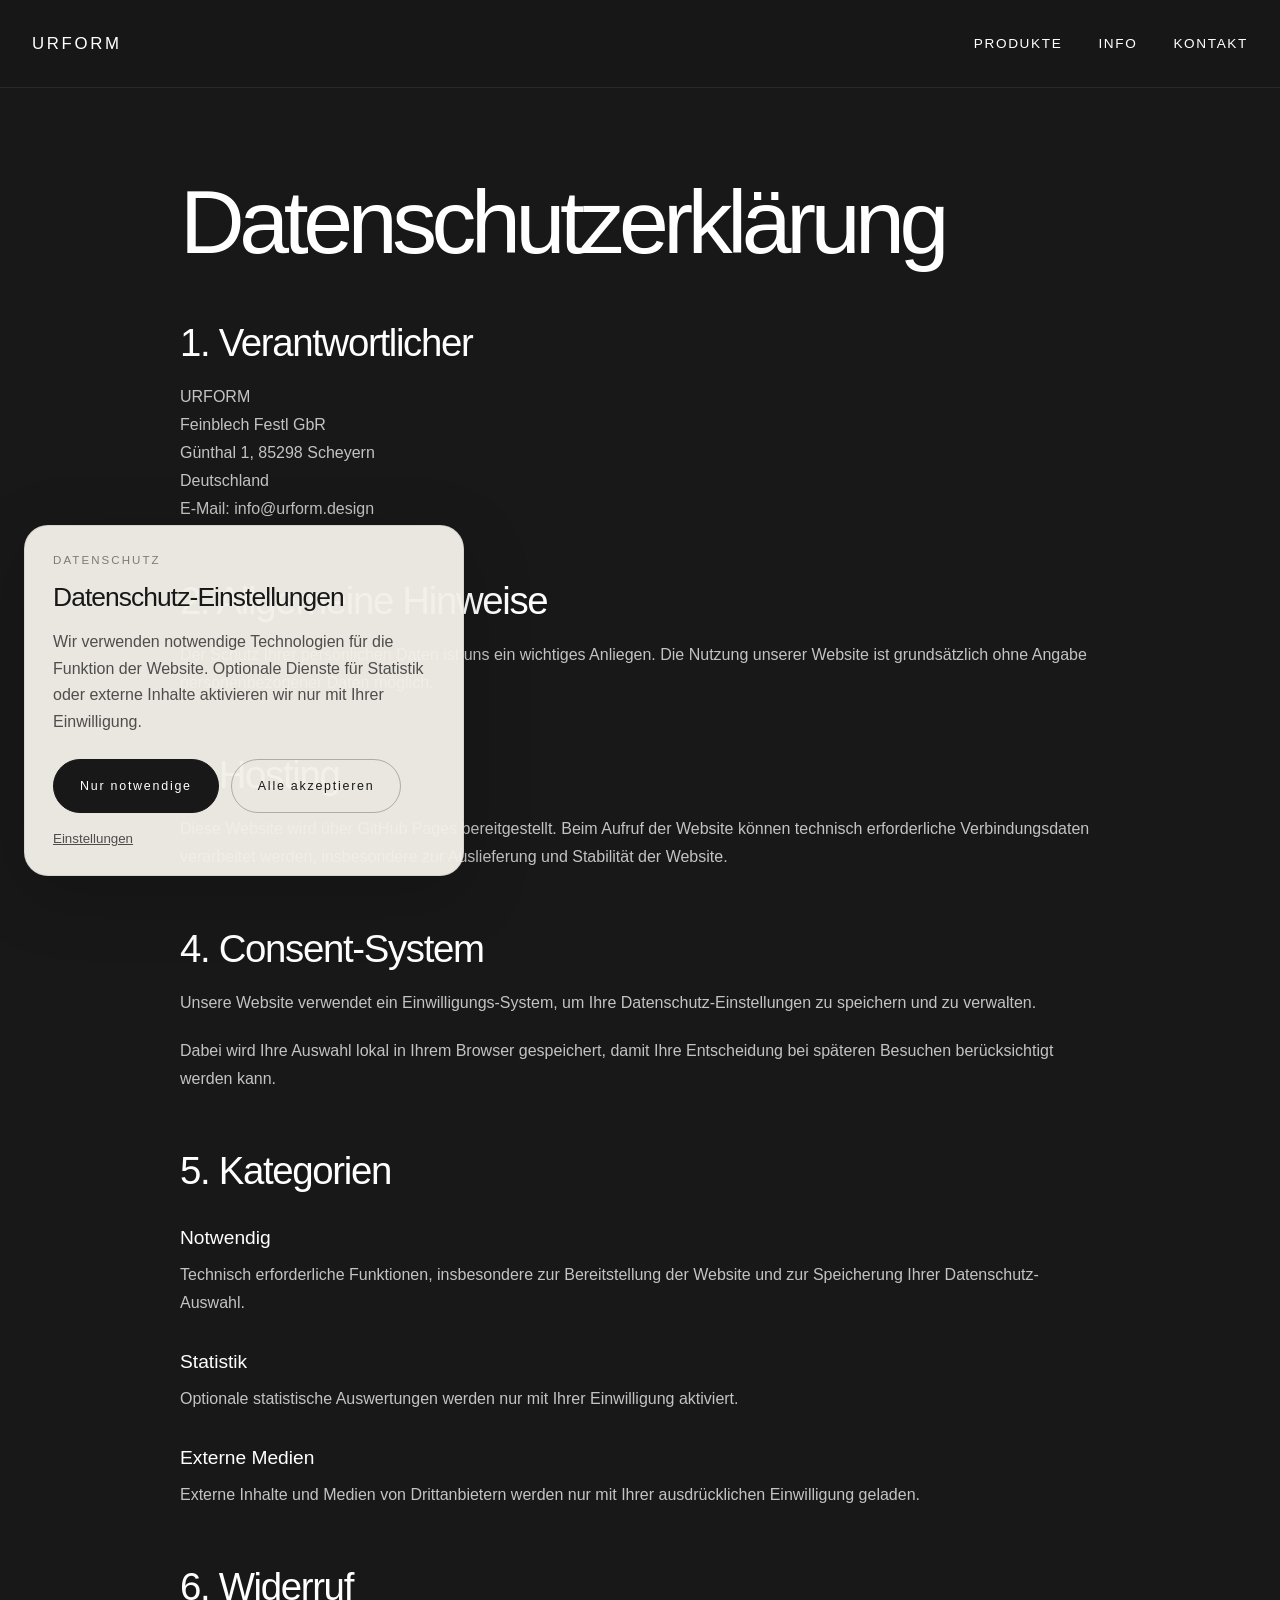
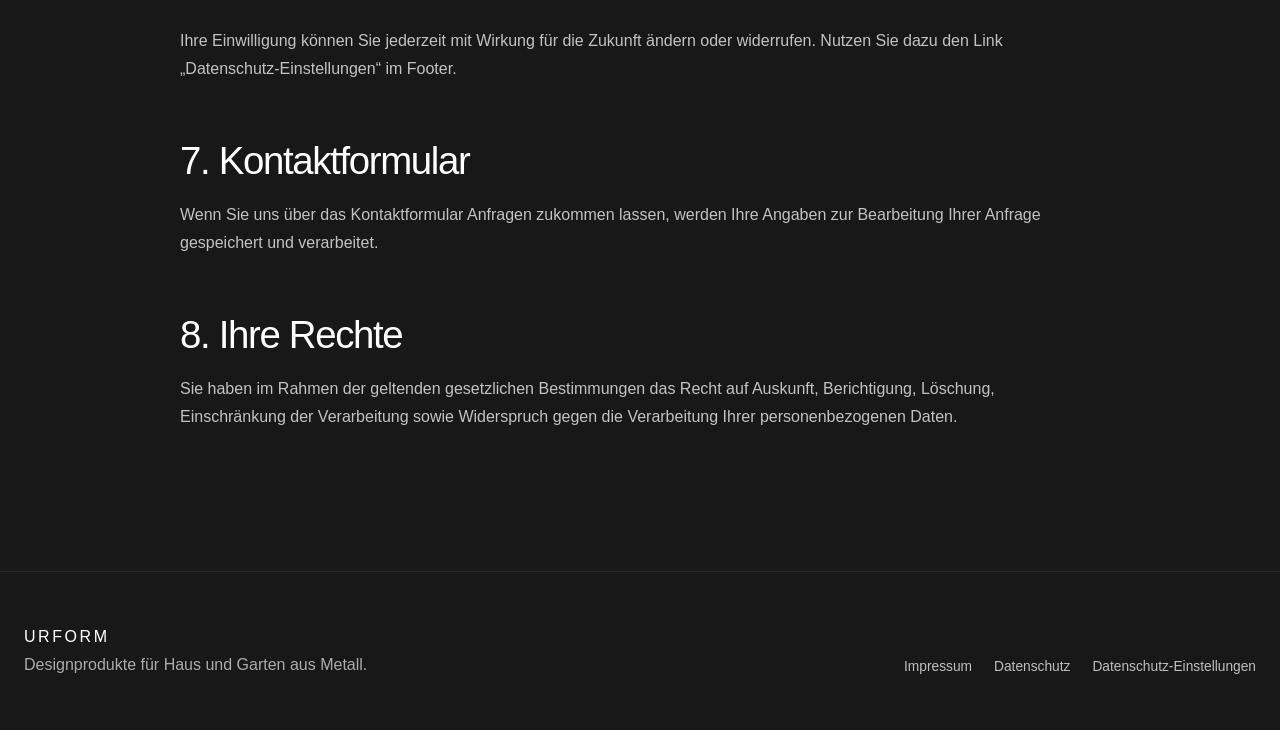
==== commit ee90bd6c: "Impressum geändert" ====
--- a/docs/datenschutz.html
+++ b/docs/datenschutz.html
@@ -30,8 +30,8 @@
         <h2>1. Verantwortlicher</h2>
         <p>
           URFORM<br />
-          Bastian Festl<br />
-          Am Bahndamm 14, 85296 Rohrbach<br />
+          Feinblech Festl GbR<br />
+          Günthal 1, 85298 Scheyern<br />
           Deutschland<br />
           E-Mail: info@urform.design
         </p>
--- a/docs/css/style.css
+++ b/docs/css/style.css
@@ -15,11 +15,60 @@
   --transition: 260ms ease;
 }
 
-/* ===== LOADER ===== */
+/* RESET / BASE */
+
+* {
+  box-sizing: border-box;
+}
+
+html,
+body {
+  margin: 0;
+  padding: 0;
+  font-family: "Inter", Arial, sans-serif;
+  background: var(--bg);
+  color: var(--text);
+  scroll-behavior: smooth;
+}
+
+body {
+  overflow-x: hidden;
+}
+
+img {
+  display: block;
+  max-width: 100%;
+  height: auto;
+}
+
+a {
+  color: inherit;
+  text-decoration: none;
+}
+
+button,
+input,
+select,
+textarea {
+  font-family: inherit;
+}
+
+.container-wide {
+  width: min(calc(100% - 48px), var(--container-wide));
+  margin: 0 auto;
+}
+
+.container-narrow {
+  width: min(calc(100% - 48px), var(--container-narrow));
+  margin: 0 auto;
+}
+
+/* LOADER */
+
 .loader {
   position: fixed;
   inset: 0;
-  background: #181818;
+  background: var(--bg-dark);
   z-index: 9999;
   display: flex;
   align-items: center;
@@ -44,46 +93,8 @@
   font-weight: 300;
 }
 
-* {
-  box-sizing: border-box;
-}
-
-html,
-body {
-  margin: 0;
-  padding: 0;
-  font-family: "Inter", sans-serif;
-  background: var(--bg);
-  color: var(--text);
-  scroll-behavior: smooth;
-}
-
-body {
-  overflow-x: hidden;
-}
-
-img {
-  display: block;
-  width: 100%;
-  height: auto;
-}
-
-a {
-  color: inherit;
-  text-decoration: none;
-}
-
-.container-wide {
-  width: min(calc(100% - 48px), var(--container-wide));
-  margin: 0 auto;
-}
-
-.container-narrow {
-  width: min(calc(100% - 48px), var(--container-narrow));
-  margin: 0 auto;
-}
-
-/* ===== HEADER ===== */
+/* HEADER */
+
 .site-header {
   position: fixed;
   inset: 0 0 auto 0;
@@ -110,24 +121,7 @@
   font-weight: 400;
   letter-spacing: 0.16em;
   color: #fff;
-  flex: 0 0 auto;
-}
-
-.logo-wrap {
-  display: inline-flex;
-  align-items: center;
-  flex: 0 0 auto;
-  width: auto;
-  max-width: 220px;
-}
-
-.logo-image,
-.logo-image-dark {
-  display: block;
-  width: auto;
-  height: 28px;
-  max-width: 100%;
-  object-fit: contain;
+  white-space: nowrap;
 }
 
 .main-nav {
@@ -145,49 +139,39 @@
 
 .main-nav a:hover,
 .main-nav a.is-active {
-  opacity: 0.7;
-}
-
-header img,
-.logo-wrap img,
-.logo-image,
-.logo-image-dark {
-  width: auto;
-}
-
-@media (max-width: 640px) {
-  .header-inner {
-    padding: 0 16px;
-    flex-direction: row;
-    justify-content: space-between;
-    gap: 16px;
-  }
-
-  .logo {
-    font-size: 0.95rem;
-  }
-
-  .logo-wrap {
-    max-width: 160px;
-  }
-
-  .logo-image,
-  .logo-image-dark {
-    height: 22px;
-    width: auto;
-  }
-
-  .main-nav {
-    gap: 12px;
-  }
-
-  .main-nav a {
-    font-size: 0.68rem;
-    letter-spacing: 0.1em;
-  }
-}
-
-/* ===== STARTSEITE ===== */
+  opacity: 0.65;
+}
+
+/* LEGAL HEADER */
+
+.site-header-legal,
+.site-header-legal-dark {
+  backdrop-filter: blur(10px);
+  -webkit-backdrop-filter: blur(10px);
+}
+
+.site-header-legal {
+  background: rgba(243, 240, 234, 0.92);
+  border-bottom: 1px solid rgba(24, 24, 24, 0.06);
+}
+
+.site-header-legal .logo,
+.site-header-legal .main-nav a {
+  color: var(--text);
+}
+
+.site-header-legal-dark {
+  background: rgba(24, 24, 24, 0.92);
+  border-bottom: 1px solid rgba(255, 255, 255, 0.08);
+}
+
+.site-header-legal-dark .logo,
+.site-header-legal-dark .main-nav a {
+  color: #fff;
+}
+
+/* STARTSEITE */
+
 .snap-container {
   width: 100%;
 }
@@ -208,25 +192,31 @@
   inset: 0;
 }
 
-.panel-image img {
+.panel-image img,
+.subhero-bg img,
+.panel-split-image img,
+.split-showcase-media img,
+.feature-media img {
   width: 100%;
   height: 100%;
   object-fit: cover;
-  object-position: center center;
+}
+
+.panel-image img {
   transform: scale(1.04);
   transition: transform 6s ease;
 }
 
-.panel-overlay {
+.panel-overlay,
+.subhero-overlay {
   position: absolute;
   inset: 0;
-  background:
-    linear-gradient(
-      to bottom,
-      rgba(0, 0, 0, 0.10),
-      rgba(0, 0, 0, 0.05) 30%,
-      rgba(0, 0, 0, 0.28) 100%
-    );
+  background: linear-gradient(
+    to bottom,
+    rgba(0, 0, 0, 0.14),
+    rgba(0, 0, 0, 0.05) 35%,
+    rgba(0, 0, 0, 0.38) 100%
+  );
 }
 
 .panel-content {
@@ -248,785 +238,597 @@
   text-align: center;
 }
 
-.eyebrow {
+.panel-content-brand {
+  max-width: 900px;
+}
+
+.hero-brand-wrap {
+  position: relative;
+  display: flex;
+  align-items: center;
+  justify-content: center;
+}
+
+.hero-vignette {
+  position: absolute;
+  width: 520px;
+  height: 520px;
+  border-radius: 50%;
+  background: radial-gradient(
+    circle,
+    rgba(255, 255, 255, 0.85) 0%,
+    rgba(255, 255, 255, 0.38) 45%,
+    rgba(255, 255, 255, 0) 72%
+  );
+  filter: blur(10px);
+  z-index: 1;
+}
+
+.hero-brand-logo {
+  position: relative;
+  z-index: 2;
+  display: block;
+  width: min(460px, 60vw);
+  height: auto;
+  margin: 0 auto;
+}
+
+.hero-brand-text {
+  max-width: 560px;
+  margin: 36px auto 0;
+  font-size: clamp(1rem, 1.35vw, 1.2rem);
+  line-height: 1.65;
+  font-weight: 300;
+  color: rgba(255, 255, 255, 0.88);
+  text-align: center;
+}
+
+.scroll-indicator {
+  position: absolute;
+  left: 50%;
+  bottom: 28px;
+  z-index: 3;
+  transform: translateX(-50%);
+  color: rgba(255, 255, 255, 0.78);
+  font-size: 0.68rem;
+  letter-spacing: 0.2em;
+}
+
+/* BUTTONS */
+
+.btn {
+  display: inline-flex;
+  align-items: center;
+  justify-content: center;
+  min-width: 220px;
+  min-height: 54px;
+  margin-top: 34px;
+  padding: 0 26px;
+  border-radius: 999px;
+  border: 1px solid currentColor;
+  background: transparent;
+  color: inherit;
+  font-size: 0.78rem;
+  font-weight: 400;
+  letter-spacing: 0.14em;
+  text-align: center;
+  cursor: pointer;
+  transition: background var(--transition), color var(--transition), border-color var(--transition);
+}
+
+.btn-dark {
+  background: var(--text);
+  color: #fff;
+  border-color: var(--text);
+}
+
+.btn-dark:hover {
+  background: transparent;
+  color: var(--text);
+}
+
+.btn-outline {
+  background: transparent;
+  color: var(--text);
+  border-color: rgba(24, 24, 24, 0.28);
+}
+
+.btn-outline:hover {
+  background: var(--text);
+  color: #fff;
+}
+
+/* HOME PRODUCT PANELS */
+
+.product-panel {
+  background: var(--bg);
+}
+
+.panel-split {
+  min-height: 100vh;
+  display: grid;
+  grid-template-columns: 1.1fr 0.9fr;
+}
+
+.panel-split-image {
+  min-height: 100vh;
+}
+
+.panel-split-content {
+  display: flex;
+  flex-direction: column;
+  justify-content: center;
+  padding: 96px 72px;
+}
+
+.eyebrow,
+.page-kicker,
+.feature-label {
   margin: 0 0 20px;
   font-size: 0.72rem;
   font-weight: 500;
   letter-spacing: 0.18em;
   text-transform: uppercase;
-  color: rgba(255, 255, 255, 0.72);
-}
-
-.hero-panel h1 {
+  color: rgba(24, 24, 24, 0.56);
+}
+
+.page-kicker-light {
+  color: rgba(255, 255, 255, 0.7);
+}
+
+.panel-split-content h2 {
   margin: 0;
-  font-size: clamp(4.6rem, 10vw, 8.8rem);
-  font-weight: 200;
+  font-size: clamp(4rem, 8vw, 8rem);
+  font-weight: 220;
   line-height: 0.9;
-  letter-spacing: -0.055em;
-}
-
-.lead {
+  letter-spacing: -0.06em;
+}
+
+.lead,
+.page-intro {
   max-width: 560px;
   margin: 26px 0 0;
   font-size: clamp(1rem, 1.45vw, 1.28rem);
-  line-height: 1.5;
+  line-height: 1.55;
   font-weight: 300;
-  color: rgba(255, 255, 255, 0.88);
 }
 
 .lead.dark {
   color: rgba(24, 24, 24, 0.82);
 }
 
-.btn {
-  display: inline-flex;
+/* SUBPAGES */
+
+.subpage {
+  background: var(--bg);
+}
+
+.subhero {
+  position: relative;
+  min-height: 72vh;
+  display: flex;
+  align-items: flex-end;
+  overflow: hidden;
+}
+
+.subhero-bg {
+  position: absolute;
+  inset: 0;
+}
+
+.subhero-content {
+  position: relative;
+  z-index: 2;
+  padding: 180px 0 92px;
+}
+
+.page-title {
+  margin: 0;
+  font-size: clamp(3rem, 7vw, 6.8rem);
+  font-weight: 220;
+  line-height: 0.95;
+  letter-spacing: -0.06em;
+}
+
+.page-title-light,
+.page-intro-light {
+  color: #fff;
+}
+
+/* PRODUKTE */
+
+.product-feature {
+  padding: 120px 0;
+  background: var(--bg);
+}
+
+.product-feature-alt {
+  background: var(--bg-soft);
+}
+
+.feature-grid {
+  width: min(calc(100% - 48px), var(--container-wide));
+  margin: 0 auto;
+  display: grid;
+  grid-template-columns: 1.04fr 0.96fr;
+  gap: 72px;
   align-items: center;
-  justify-content: center;
-  min-width: 220px;
-  height: 54px;
-  margin-top: 34px;
-  padding: 0 26px;
-  border-radius: 999px;
-  font-size: 0.76rem;
+}
+
+.product-feature-alt .feature-grid {
+  direction: rtl;
+}
+
+.product-feature-alt .feature-copy,
+.product-feature-alt .feature-media {
+  direction: ltr;
+}
+
+.feature-media {
+  min-height: 680px;
+  background: #ddd;
+  overflow: hidden;
+}
+
+.feature-copy h2 {
+  margin: 0;
+  font-size: clamp(4rem, 8vw, 7.5rem);
+  font-weight: 220;
+  line-height: 0.9;
+  letter-spacing: -0.06em;
+}
+
+.feature-text {
+  max-width: 560px;
+  margin: 28px 0 42px;
+  font-size: 1.05rem;
+  line-height: 1.75;
+  color: var(--text-soft);
+}
+
+.spec-list {
+  border-top: 1px solid var(--line);
+  border-bottom: 1px solid var(--line);
+}
+
+.spec-item {
+  display: grid;
+  grid-template-columns: 140px 1fr;
+  gap: 24px;
+  padding: 18px 0;
+  border-bottom: 1px solid var(--line);
+}
+
+.spec-item:last-child {
+  border-bottom: 0;
+}
+
+.spec-key {
+  font-size: 0.72rem;
+  letter-spacing: 0.14em;
+  text-transform: uppercase;
+  color: rgba(24, 24, 24, 0.52);
+}
+
+.spec-value {
+  color: var(--text);
+  line-height: 1.5;
+}
+
+.size-block {
+  margin-top: 36px;
+}
+
+.size-title {
+  margin: 0 0 14px;
+  font-size: 0.72rem;
   font-weight: 500;
   letter-spacing: 0.14em;
   text-transform: uppercase;
-  transition:
-    transform var(--transition),
-    background var(--transition),
-    color var(--transition),
-    border-color var(--transition),
-    opacity var(--transition);
-  cursor: pointer;
-}
-
-.btn:hover {
-  transform: translateY(-1px);
-}
-
-.btn-outline {
-  color: #fff;
-  border: 1px solid rgba(255, 255, 255, 0.42);
-  background: rgba(255, 255, 255, 0.04);
-  backdrop-filter: blur(8px);
-  -webkit-backdrop-filter: blur(8px);
-}
-
-.btn-outline:hover {
-  background: rgba(255, 255, 255, 0.10);
-}
-
-.btn-dark {
-  color: #fff;
-  background: #181818;
-  border: 1px solid #181818;
-}
-
-.btn-dark:hover {
-  opacity: 0.92;
-}
-
-.scroll-indicator {
-  position: absolute;
-  left: 50%;
-  bottom: 24px;
-  z-index: 2;
-  transform: translateX(-50%);
-  font-size: 0.68rem;
-  letter-spacing: 0.18em;
-  text-transform: uppercase;
-  color: rgba(255, 255, 255, 0.58);
-}
-
-.product-panel {
-  background: #ece8e1;
-  color: var(--text);
-}
-
-.panel-split {
-  min-height: 100vh;
-  display: grid;
-  grid-template-columns: 1.15fr 0.85fr;
-}
-
-.panel-split-image {
-  min-height: 100vh;
-}
-
-.panel-split-image img {
-  width: 100%;
-  height: 100%;
-  object-fit: cover;
-}
-
-.panel-split-content {
-  display: flex;
-  flex-direction: column;
-  justify-content: center;
-  padding: 120px 72px 72px;
-}
-
-.panel-split-content .eyebrow {
-  color: rgba(24, 24, 24, 0.55);
-}
-
-.panel-split-content h2 {
-  margin: 0;
-  font-size: clamp(2.8rem, 6vw, 5.6rem);
-  font-weight: 300;
-  line-height: 0.96;
-  letter-spacing: -0.04em;
-}
-
-/* ===== SUBPAGES ===== */
-.subpage {
-  background: var(--bg);
-  color: var(--text);
-}
-
-.subhero {
-  position: relative;
-  padding: 180px 0 100px;
-}
-
-.subhero-image {
-  min-height: 72vh;
-  display: flex;
-  align-items: flex-end;
-  overflow: hidden;
-}
-
-.subhero-bg {
-  position: absolute;
-  inset: 0;
-}
-
-.subhero-bg img {
-  width: 100%;
-  height: 100%;
-  object-fit: cover;
-}
-
-.subhero-overlay {
-  position: absolute;
-  inset: 0;
-  background:
-    linear-gradient(
-      to bottom,
-      rgba(0, 0, 0, 0.12),
-      rgba(0, 0, 0, 0.08) 35%,
-      rgba(0, 0, 0, 0.36) 100%
-    );
-}
-
-.subhero-content {
-  position: relative;
-  z-index: 2;
-  padding-bottom: 56px;
-}
-
-.subhero-content-light {
-  color: #fff;
-}
-
-.page-kicker {
-  margin: 0 0 20px;
-  font-size: 0.74rem;
-  font-weight: 500;
-  letter-spacing: 0.18em;
-  text-transform: uppercase;
   color: rgba(24, 24, 24, 0.52);
 }
 
-.page-kicker-light {
-  color: rgba(255, 255, 255, 0.72);
-}
-
-.page-title {
-  margin: 0;
-  font-size: clamp(3rem, 7vw, 6.4rem);
-  font-weight: 250;
-  line-height: 0.95;
-  letter-spacing: -0.05em;
-}
-
-.page-title-light {
-  color: #fff;
-}
-
-.page-intro {
-  max-width: 720px;
-  margin: 26px 0 0;
-  font-size: clamp(1rem, 1.45vw, 1.25rem);
-  line-height: 1.6;
-  color: var(--text-soft);
-  font-weight: 300;
-}
-
-.page-intro-light {
-  color: rgba(255, 255, 255, 0.88);
-}
-
-/* ===== PRODUKTE ===== */
-.product-feature {
-  padding: 48px 0;
-}
-
-.product-feature-alt {
-  background: var(--bg-soft);
-}
-
-.feature-grid {
-  width: min(calc(100% - 48px), 1280px);
-  margin: 0 auto;
-  display: grid;
-  grid-template-columns: 1.05fr 0.95fr;
-  gap: 0;
-  background: #fff;
-}
-
-.feature-media {
-  min-height: 720px;
-}
-
-.feature-media img {
-  width: 100%;
-  height: 100%;
-  object-fit: cover;
-}
-
-.feature-copy {
-  padding: 72px 64px;
-  display: flex;
-  flex-direction: column;
-  justify-content: center;
-}
-
-.feature-label {
-  margin: 0 0 18px;
-  font-size: 0.74rem;
-  letter-spacing: 0.18em;
-  text-transform: uppercase;
-  color: rgba(24, 24, 24, 0.52);
-}
-
-.feature-copy h2 {
-  margin: 0;
-  font-size: clamp(3rem, 5vw, 5.4rem);
-  font-weight: 280;
-  line-height: 0.95;
-  letter-spacing: -0.05em;
-}
-
-.feature-text {
-  margin: 24px 0 0;
-  max-width: 520px;
-  font-size: 1.08rem;
-  line-height: 1.65;
-  color: var(--text-soft);
-  font-weight: 300;
-}
-
-.spec-list {
-  margin-top: 36px;
-  border-top: 1px solid var(--line);
-}
-
-.spec-item {
-  display: flex;
-  justify-content: space-between;
-  gap: 20px;
-  padding: 16px 0;
-  border-bottom: 1px solid var(--line);
-}
-
-.spec-key {
-  font-size: 0.88rem;
-  color: rgba(24, 24, 24, 0.52);
-  letter-spacing: 0.06em;
-  text-transform: uppercase;
-}
-
-.spec-value {
-  font-size: 0.98rem;
-  color: var(--text);
-  text-align: right;
-}
-
-.size-block {
-  margin-top: 36px;
-}
-
-.size-title {
-  margin: 0 0 14px;
-  font-size: 0.86rem;
-  text-transform: uppercase;
-  letter-spacing: 0.12em;
-  color: rgba(24, 24, 24, 0.52);
-}
-
 .size-tags {
   display: flex;
+  gap: 10px;
   flex-wrap: wrap;
-  gap: 10px;
 }
 
 .size-tags span {
   display: inline-flex;
+  padding: 10px 14px;
+  border: 1px solid rgba(24, 24, 24, 0.12);
+  border-radius: 999px;
+  font-size: 0.86rem;
+  color: var(--text-soft);
+}
+
+.cta-band {
+  padding: 130px 0;
+  background: var(--bg-dark);
+  color: #fff;
+  text-align: center;
+}
+
+.cta-band-inner {
+  display: flex;
+  flex-direction: column;
   align-items: center;
-  min-height: 40px;
-  padding: 0 14px;
-  border: 1px solid var(--line);
-  border-radius: 999px;
-  font-size: 0.92rem;
-  color: var(--text-soft);
-}
-
-.cta-band {
-  padding: 100px 0 120px;
-  background: var(--bg);
-}
-
-.cta-band-inner {
-  text-align: center;
-}
-
-.cta-band-inner h2 {
-  margin: 28px 0 14px;
-  font-size: clamp(2.2rem, 4vw, 4.2rem);
-  font-weight: 280;
+}
+
+.brand-mark-inline {
+  width: min(280px, 70vw);
+  max-height: 110px;
+  object-fit: contain;
+  margin: 0 auto 44px;
+  filter: invert(1);
+}
+
+.cta-band h2 {
+  max-width: 760px;
+  margin: 0;
+  font-size: clamp(2.4rem, 5vw, 5rem);
+  font-weight: 230;
   line-height: 1;
-  letter-spacing: -0.05em;
-}
-
-.cta-band-inner p {
-  margin: 0 auto;
-  max-width: 620px;
+  letter-spacing: -0.055em;
+}
+
+.cta-band p {
+  margin: 26px 0 0;
+  color: rgba(255, 255, 255, 0.72);
   font-size: 1.05rem;
-  line-height: 1.6;
-  color: var(--text-soft);
-}
-
-/* ===== INFO ===== */
+  line-height: 1.7;
+}
+
+.cta-band .btn-dark {
+  background: #fff;
+  color: var(--text);
+  border-color: #fff;
+}
+
+.cta-band .btn-dark:hover {
+  background: transparent;
+  color: #fff;
+}
+
+/* INFO */
+
 .content-section {
-  padding: 100px 0;
-  background: #fff;
+  padding: 120px 0;
 }
 
 .content-grid {
-  width: min(calc(100% - 48px), 1180px);
+  width: min(calc(100% - 48px), var(--container-wide));
   margin: 0 auto;
   display: grid;
   grid-template-columns: 1fr 1fr;
-  gap: 56px;
-}
-
-.content-col h2 {
-  margin: 0 0 24px;
-  font-size: clamp(2rem, 3.5vw, 3.4rem);
-  font-weight: 280;
-  letter-spacing: -0.04em;
-}
-
-.content-col p {
+  gap: 96px;
+}
+
+.content-col h2,
+.split-showcase-copy h2,
+.contact-copy h2 {
+  margin: 0 0 28px;
+  font-size: clamp(2.2rem, 4vw, 4rem);
+  font-weight: 260;
+  line-height: 1;
+  letter-spacing: -0.045em;
+}
+
+.content-col p,
+.split-showcase-copy p,
+.contact-copy p {
   margin: 0 0 18px;
-  font-size: 1.05rem;
-  line-height: 1.7;
+  font-size: 1rem;
+  line-height: 1.75;
   color: var(--text-soft);
 }
 
 .value-section {
-  padding: 0 0 100px;
-  background: var(--bg);
+  padding: 0 0 120px;
 }
 
 .value-grid {
   display: grid;
   grid-template-columns: repeat(4, 1fr);
-  gap: 20px;
+  gap: 18px;
 }
 
 .value-card {
-  background: #fff;
-  padding: 34px 28px;
+  min-height: 220px;
+  padding: 32px;
+  background: var(--bg-soft);
   border: 1px solid rgba(24, 24, 24, 0.06);
 }
 
 .value-card h3 {
-  margin: 0 0 14px;
-  font-size: 1.2rem;
-  font-weight: 450;
+  margin: 0 0 18px;
+  font-size: 1.15rem;
+  font-weight: 500;
 }
 
 .value-card p {
   margin: 0;
-  font-size: 0.98rem;
   line-height: 1.65;
   color: var(--text-soft);
 }
 
 .split-showcase {
   display: grid;
-  grid-template-columns: 1.05fr 0.95fr;
-  min-height: 80vh;
-}
-
-.split-showcase-media img {
-  width: 100%;
-  height: 100%;
-  object-fit: cover;
+  grid-template-columns: 1fr 1fr;
+  min-height: 720px;
+  background: var(--bg-soft);
+}
+
+.split-showcase-media {
+  min-height: 520px;
 }
 
 .split-showcase-copy {
-  background: var(--bg-soft);
-  padding: 80px 64px;
   display: flex;
   flex-direction: column;
   justify-content: center;
-}
-
-.split-showcase-copy h2 {
-  margin: 28px 0 18px;
-  font-size: clamp(2.4rem, 4vw, 4.4rem);
-  font-weight: 280;
-  line-height: 1;
-  letter-spacing: -0.05em;
-}
-
-.split-showcase-copy p {
-  max-width: 520px;
-  margin: 0;
-  font-size: 1.04rem;
-  line-height: 1.7;
-  color: var(--text-soft);
-}
-
-/* ===== KONTAKT ===== */
+  padding: 80px;
+}
+
+.brand-mark-side {
+  display: block;
+  width: min(220px, 56vw);
+  max-height: 120px;
+  object-fit: contain;
+  object-position: left center;
+  margin: 0 0 48px;
+}
+
+/* KONTAKT */
+
 .contact-section {
-  padding: 40px 0 120px;
+  padding: 120px 0;
 }
 
 .contact-grid {
-  width: min(calc(100% - 48px), 1180px);
+  width: min(calc(100% - 48px), var(--container-wide));
   margin: 0 auto;
   display: grid;
   grid-template-columns: 0.85fr 1.15fr;
-  gap: 40px;
+  gap: 96px;
   align-items: start;
 }
 
-.contact-copy {
-  padding: 24px 0;
-}
-
-.contact-copy h2 {
-  margin: 28px 0 12px;
-  font-size: clamp(2rem, 4vw, 3.8rem);
-  font-weight: 280;
-  letter-spacing: -0.04em;
-}
-
-.contact-copy p {
-  margin: 0 0 14px;
-  font-size: 1.02rem;
-  line-height: 1.7;
-  color: var(--text-soft);
-}
-
 .contact-info-block {
-  margin-top: 30px;
+  margin-top: 46px;
+  padding-top: 34px;
+  border-top: 1px solid var(--line);
 }
 
 .contact-form-wrap {
-  background: #fff;
-  padding: 40px;
-  border: 1px solid rgba(24, 24, 24, 0.08);
+  background: var(--bg-soft);
+  padding: 48px;
+  border: 1px solid rgba(24, 24, 24, 0.06);
 }
 
 .contact-form {
-  display: flex;
-  flex-direction: column;
-  gap: 20px;
+  display: grid;
+  gap: 24px;
 }
 
 .form-row {
-  display: flex;
-  flex-direction: column;
-  gap: 8px;
+  display: grid;
+  gap: 10px;
 }
 
 .form-row label {
-  font-size: 0.84rem;
-  letter-spacing: 0.08em;
+  font-size: 0.76rem;
+  letter-spacing: 0.14em;
   text-transform: uppercase;
-  color: rgba(24, 24, 24, 0.52);
+  color: rgba(24, 24, 24, 0.62);
 }
 
 .form-row input,
 .form-row select,
 .form-row textarea {
   width: 100%;
-  border: 1px solid rgba(24, 24, 24, 0.12);
-  background: #fff;
-  padding: 16px 16px;
+  border: 0;
+  border-bottom: 1px solid rgba(24, 24, 24, 0.26);
+  background: transparent;
+  padding: 14px 0;
   font: inherit;
-  font-size: 1rem;
   color: var(--text);
-  border-radius: 0;
   outline: none;
-  transition: border-color var(--transition);
-}
-
-.form-row input:focus,
-.form-row select:focus,
-.form-row textarea:focus {
-  border-color: rgba(24, 24, 24, 0.34);
 }
 
 .form-row textarea {
   resize: vertical;
-  min-height: 160px;
-}
-
-.brand-mark-inline {
-  width: auto;
-  max-height: 34px;
-  margin: 0 auto;
-}
-
-.brand-mark-side {
-  width: auto;
-  max-height: 56px;
-}
-
-/* ===== RECHTLICHE SEITEN ===== */
-/* ===== LEGAL DARK ===== */
+}
+
+/* LEGAL */
+
 .legal-dark {
-  background: #181818;
+  background: var(--bg-dark);
   color: #fff;
 }
 
-.legal-dark .legal-section {
-  background: #181818;
-}
-
-.legal-dark .legal-section h1 {
+.legal-section {
+  min-height: 100vh;
+  padding: 180px 0 120px;
+  background: var(--bg-dark);
   color: #fff;
 }
 
-.legal-dark .legal-section h2 {
-  color: rgba(255, 255, 255, 0.92);
-}
-
-.legal-dark .legal-section p,
-.legal-dark .legal-section li {
-  color: rgba(255, 255, 255, 0.72);
-}
-
-.legal-dark .legal-section strong {
-  color: #fff;
-}
-
-.legal-dark .legal-section ul {
-  color: rgba(255, 255, 255, 0.72);
-}
-
-/* ===== HEADER DARK LEGAL ===== */
-.site-header-legal-dark {
-  background: rgba(24, 24, 24, 0.92);
-  backdrop-filter: blur(10px);
-  -webkit-backdrop-filter: blur(10px);
-  border-bottom: 1px solid rgba(255, 255, 255, 0.08);
-}
-
-.site-header-legal-dark .logo {
-  color: #fff;
-}
-
-.site-header-legal-dark .main-nav a {
-  color: rgba(255, 255, 255, 0.82);
-}
-
-.site-header-legal-dark .main-nav a:hover {
-  opacity: 0.6;
-}
-
-/* ===== FOOTER DARK ===== */
-.legal-dark .site-footer {
-  background: #181818;
-  border-top: 1px solid rgba(255, 255, 255, 0.08);
-}
-
-.legal-dark .footer-inner a,
-.legal-dark .footer-link-button {
-  color: rgba(255, 255, 255, 0.6);
-}
-
-.legal-dark .footer-inner a:hover,
-.legal-dark .footer-link-button:hover {
-  color: #fff;
-}/* ===== CONSENT ===== */
+.legal-section h1 {
+  margin: 0 0 56px;
+  font-size: clamp(3rem, 7vw, 6.5rem);
+  font-weight: 220;
+  line-height: 0.95;
+  letter-spacing: -0.06em;
+}
+
+.legal-section h2 {
+  margin: 56px 0 18px;
+  font-size: clamp(1.7rem, 3vw, 2.6rem);
+  font-weight: 300;
+  letter-spacing: -0.035em;
+}
+
+.legal-section h3 {
+  margin: 34px 0 12px;
+  font-size: 1.2rem;
+  font-weight: 500;
+}
+
+.legal-section p {
+  margin: 0 0 20px;
+  color: rgba(255, 255, 255, 0.74);
+  line-height: 1.75;
+  font-size: 1rem;
+}
+
+.legal-section a {
+  text-decoration: underline;
+}
+
+/* SUCCESS MODAL */
+
+.success-modal-open,
 .consent-modal-open {
   overflow: hidden;
 }
 
-.footer-link-button {
-  appearance: none;
-  border: 0;
-  background: none;
-  padding: 0;
-  font: inherit;
-  cursor: pointer;
-  font-size: 0.74rem;
-  font-weight: 500;
-  letter-spacing: 0.14em;
-  text-transform: uppercase;
-  color: rgba(24, 24, 24, 0.68);
-  transition: opacity var(--transition);
-}
-
-.footer-link-button:hover {
-  opacity: 0.65;
-}
-
-.consent-card {
-  position: fixed;
-  left: 28px;
-  bottom: 28px;
-  z-index: 120;
-  width: min(520px, calc(100vw - 32px));
-  opacity: 0;
-  transform: translateY(18px);
-  transition: opacity 0.28s ease, transform 0.28s ease;
-}
-
-.consent-card.is-visible {
-  opacity: 1;
-  transform: translateY(0);
-}
-
-.consent-card-inner {
-  padding: 28px 28px 24px;
-  border-radius: 26px;
-  background: rgba(24, 24, 24, 0.78);
-  color: #fff;
-  border: 1px solid rgba(255, 255, 255, 0.14);
-  backdrop-filter: blur(18px);
-  -webkit-backdrop-filter: blur(18px);
-  box-shadow: 0 16px 50px rgba(0, 0, 0, 0.20);
-}
-
-.consent-kicker {
-  margin: 0 0 12px;
-  font-size: 0.72rem;
-  font-weight: 500;
-  letter-spacing: 0.18em;
-  text-transform: uppercase;
-  color: rgba(255, 255, 255, 0.62);
-}
-
-.consent-card h2,
-.consent-modal h2 {
-  margin: 0;
-  font-size: clamp(1.8rem, 3vw, 2.4rem);
-  font-weight: 280;
-  line-height: 1;
-  letter-spacing: -0.04em;
-}
-
-.consent-text {
-  margin: 18px 0 0;
-  font-size: 0.98rem;
-  line-height: 1.65;
-  color: rgba(255, 255, 255, 0.84);
-  max-width: 42ch;
-}
-
-.consent-text-dark {
-  color: rgba(24, 24, 24, 0.72);
-}
-
-.consent-actions {
-  display: flex;
-  flex-wrap: wrap;
-  gap: 12px;
-  margin-top: 24px;
-}
-
-.btn-consent,
-.btn-consent-modal {
-  min-width: 0;
-  margin-top: 0;
-}
-
-.btn-consent-light {
-  color: #fff;
-  border-color: rgba(255, 255, 255, 0.28);
-  background: rgba(255, 255, 255, 0.04);
-}
-
-.btn-consent-light:hover {
-  background: rgba(255, 255, 255, 0.10);
-}
-
-.consent-text-link {
-  appearance: none;
-  margin-top: 18px;
-  padding: 0;
-  border: 0;
-  background: none;
-  color: rgba(255, 255, 255, 0.72);
-  font: inherit;
-  font-size: 0.76rem;
-  letter-spacing: 0.12em;
-  text-transform: uppercase;
-  cursor: pointer;
-  transition: opacity var(--transition);
-}
-
-.consent-text-link:hover {
-  opacity: 0.72;
-}
-
-.consent-modal {
+.form-success-modal {
   position: fixed;
   inset: 0;
-  z-index: 140;
+  z-index: 200;
   opacity: 0;
   pointer-events: none;
   transition: opacity 0.22s ease;
 }
 
-.consent-modal.is-visible {
+.form-success-modal.is-visible {
   opacity: 1;
   pointer-events: auto;
 }
 
-.consent-modal-backdrop {
+.form-success-backdrop {
   position: absolute;
   inset: 0;
-  background: rgba(0, 0, 0, 0.38);
-  backdrop-filter: blur(5px);
-  -webkit-backdrop-filter: blur(5px);
-}
-
-.consent-modal-panel {
+  background: rgba(0, 0, 0, 0.48);
+  backdrop-filter: blur(10px);
+  -webkit-backdrop-filter: blur(10px);
+}
+
+.form-success-panel {
   position: relative;
-  width: min(720px, calc(100vw - 32px));
-  margin: min(10vh, 80px) auto 0;
+  width: min(560px, calc(100vw - 32px));
+  margin: min(18vh, 140px) auto 0;
+  padding: 42px 40px 38px;
   border-radius: 28px;
   background: rgba(243, 240, 234, 0.96);
+  color: var(--text);
   border: 1px solid rgba(24, 24, 24, 0.08);
-  box-shadow: 0 22px 80px rgba(0, 0, 0, 0.16);
-  overflow: hidden;
-}
-
-.consent-modal-head {
-  position: relative;
-  padding: 28px 32px 18px;
-  border-bottom: 1px solid rgba(24, 24, 24, 0.08);
-}
-
+  box-shadow: 0 22px 80px rgba(0, 0, 0, 0.22);
+}
+
+.form-success-close,
 .consent-close {
   position: absolute;
   top: 18px;
@@ -1042,78 +844,244 @@
   cursor: pointer;
 }
 
-.consent-modal-body {
-  padding: 24px 32px;
+.form-success-kicker,
+.consent-kicker {
+  margin: 0 0 16px;
+  font-size: 0.72rem;
+  font-weight: 500;
+  letter-spacing: 0.18em;
+  text-transform: uppercase;
+  color: rgba(24, 24, 24, 0.52);
+}
+
+.form-success-panel h2 {
+  margin: 0;
+  font-size: clamp(2.2rem, 4vw, 3.8rem);
+  font-weight: 280;
+  line-height: 1;
+  letter-spacing: -0.05em;
+}
+
+.form-success-panel p {
+  max-width: 440px;
+  margin: 22px 0 0;
+  font-size: 1.02rem;
+  line-height: 1.7;
+  color: var(--text-soft);
+}
+
+/* FOOTER */
+
+.site-footer {
+  background: var(--bg-dark);
+  color: #fff;
+  padding: 56px 0;
+  border-top: 1px solid rgba(255, 255, 255, 0.08);
+}
+
+.footer-inner {
+  width: min(calc(100% - 48px), var(--container-wide));
+  margin: 0 auto;
+}
+
+.footer-grid {
+  display: flex;
+  align-items: flex-end;
+  justify-content: space-between;
+  gap: 32px;
+}
+
+.footer-logo {
+  margin: 0 0 10px;
+  letter-spacing: 0.16em;
+}
+
+.footer-claim {
+  margin: 0;
+  color: rgba(255, 255, 255, 0.64);
+}
+
+.footer-nav {
+  display: flex;
+  gap: 22px;
+  align-items: center;
+  flex-wrap: wrap;
+}
+
+.footer-nav a,
+.footer-link-button {
+  color: rgba(255, 255, 255, 0.72);
+  font: inherit;
+  font-size: 0.86rem;
+  background: none;
+  border: 0;
+  padding: 0;
+  cursor: pointer;
+}
+
+.footer-nav a:hover,
+.footer-link-button:hover {
+  color: #fff;
+}
+
+/* CONSENT */
+
+.consent-card {
+  position: fixed;
+  left: 24px;
+  bottom: 24px;
+  z-index: 180;
+  width: min(440px, calc(100vw - 48px));
+  opacity: 0;
+  transform: translateY(18px);
+  pointer-events: none;
+  transition: opacity 0.28s ease, transform 0.28s ease;
+}
+
+.consent-card.is-visible {
+  opacity: 1;
+  transform: translateY(0);
+  pointer-events: auto;
+}
+
+.consent-card-inner,
+.consent-modal-panel {
+  background: rgba(243, 240, 234, 0.96);
+  color: var(--text);
+  border: 1px solid rgba(24, 24, 24, 0.08);
+  box-shadow: 0 18px 70px rgba(0, 0, 0, 0.18);
+}
+
+.consent-card-inner {
+  padding: 28px;
+  border-radius: 24px;
+}
+
+.consent-card h2,
+.consent-modal h2 {
+  margin: 0;
+  font-size: 1.65rem;
+  font-weight: 320;
+  letter-spacing: -0.035em;
+}
+
+.consent-text {
+  margin: 16px 0 0;
+  line-height: 1.65;
+  color: var(--text-soft);
+}
+
+.consent-actions {
+  display: flex;
+  gap: 12px;
+  flex-wrap: wrap;
+}
+
+.btn-consent,
+.btn-consent-modal {
+  min-width: auto;
+  margin-top: 24px;
+}
+
+.consent-text-link {
+  margin-top: 18px;
+  padding: 0;
+  border: 0;
+  background: none;
+  color: var(--text-soft);
+  text-decoration: underline;
+  cursor: pointer;
+}
+
+.consent-modal {
+  position: fixed;
+  inset: 0;
+  z-index: 190;
+  opacity: 0;
+  pointer-events: none;
+  transition: opacity 0.22s ease;
+}
+
+.consent-modal.is-visible {
+  opacity: 1;
+  pointer-events: auto;
+}
+
+.consent-modal-backdrop {
+  position: absolute;
+  inset: 0;
+  background: rgba(0, 0, 0, 0.48);
+  backdrop-filter: blur(10px);
+  -webkit-backdrop-filter: blur(10px);
+}
+
+.consent-modal-panel {
+  position: relative;
+  width: min(760px, calc(100vw - 32px));
+  max-height: calc(100vh - 48px);
+  overflow: auto;
+  margin: 24px auto;
+  padding: 36px;
+  border-radius: 28px;
+}
+
+.consent-modal-head {
+  position: relative;
+  padding-right: 52px;
 }
 
 .consent-option {
-  display: flex;
+  margin-top: 18px;
+  padding: 22px;
+  display: flex;
+  align-items: center;
   justify-content: space-between;
-  align-items: center;
   gap: 24px;
-  padding: 20px 0;
-  border-top: 1px solid rgba(24, 24, 24, 0.08);
-  cursor: pointer;
-}
-
-.consent-option:first-of-type {
-  margin-top: 8px;
-}
-
-.consent-option-locked {
-  cursor: default;
-}
-
-.consent-option-copy h3 {
+  border: 1px solid rgba(24, 24, 24, 0.08);
+  background: rgba(255, 255, 255, 0.34);
+}
+
+.consent-option h3 {
   margin: 0 0 8px;
-  font-size: 1.1rem;
-  font-weight: 500;
-}
-
-.consent-option-copy p {
+}
+
+.consent-option p {
   margin: 0;
-  font-size: 0.96rem;
-  line-height: 1.6;
   color: var(--text-soft);
-  max-width: 44ch;
+  line-height: 1.55;
 }
 
 .consent-toggle-wrap {
   position: relative;
-  flex: 0 0 auto;
 }
 
 .consent-toggle-wrap input {
   position: absolute;
-  inset: 0;
   opacity: 0;
-  cursor: pointer;
+  pointer-events: none;
 }
 
 .consent-switch {
-  position: relative;
+  width: 54px;
+  height: 30px;
+  border-radius: 999px;
+  background: rgba(24, 24, 24, 0.18);
+  padding: 4px;
   display: inline-flex;
   align-items: center;
-  width: 56px;
-  height: 32px;
-  padding: 4px;
-  border-radius: 999px;
-  background: rgba(24, 24, 24, 0.16);
-  transition: background 0.2s ease;
+  flex: 0 0 auto;
 }
 
 .consent-switch span {
-  width: 24px;
-  height: 24px;
+  width: 22px;
+  height: 22px;
   border-radius: 999px;
   background: #fff;
-  box-shadow: 0 2px 8px rgba(0, 0, 0, 0.14);
-  transform: translateX(0);
-  transition: transform 0.2s ease;
+  transition: transform var(--transition);
 }
 
 .consent-toggle-wrap input:checked + .consent-switch {
-  background: #181818;
+  background: var(--text);
 }
 
 .consent-toggle-wrap input:checked + .consent-switch span {
@@ -1121,7 +1089,7 @@
 }
 
 .consent-switch.is-locked {
-  background: #181818;
+  background: var(--text);
 }
 
 .consent-switch.is-locked span {
@@ -1130,328 +1098,171 @@
 
 .consent-modal-actions {
   display: flex;
+  gap: 12px;
   flex-wrap: wrap;
-  gap: 12px;
-  padding: 0 32px 32px;
-}
-
-@media (max-width: 900px) {
+}
+
+/* RESPONSIVE */
+
+@media (max-width: 1000px) {
+  .panel-split,
+  .content-grid,
+  .contact-grid,
+  .split-showcase,
+  .feature-grid {
+    grid-template-columns: 1fr;
+  }
+
+  .product-feature-alt .feature-grid {
+    direction: ltr;
+  }
+
+  .panel-split-image {
+    min-height: 56vh;
+  }
+
+  .feature-media {
+    min-height: 560px;
+  }
+
+  .value-grid {
+    grid-template-columns: 1fr 1fr;
+  }
+
+  .panel-split-content,
+  .split-showcase-copy {
+    padding: 72px 24px;
+  }
+}
+
+@media (max-width: 760px) {
+  :root {
+    --header-height: 76px;
+  }
+
+  .header-inner {
+    padding: 0 20px;
+  }
+
+  .logo {
+    font-size: 0.9rem;
+  }
+
+  .main-nav {
+    gap: 14px;
+  }
+
+  .main-nav a {
+    font-size: 0.66rem;
+    letter-spacing: 0.08em;
+  }
+
+  .container-wide,
+  .container-narrow,
+  .content-grid,
+  .contact-grid,
+  .feature-grid,
+  .footer-inner {
+    width: min(calc(100% - 32px), var(--container-wide));
+  }
+
+  .hero-brand-logo {
+    width: min(320px, 76vw);
+  }
+
+  .hero-vignette {
+    width: 340px;
+    height: 340px;
+  }
+
+  .panel-content {
+    padding: 0 24px 64px;
+  }
+
+  .subhero {
+    min-height: 68vh;
+  }
+
+  .subhero-content {
+    padding: 140px 0 72px;
+  }
+
+  .product-feature,
+  .content-section,
+  .contact-section {
+    padding: 86px 0;
+  }
+
+  .feature-media {
+    min-height: 420px;
+  }
+
+  .feature-grid {
+    gap: 42px;
+  }
+
+  .spec-item {
+    grid-template-columns: 1fr;
+    gap: 8px;
+  }
+
+  .contact-form-wrap {
+    padding: 32px 24px;
+  }
+
+  .value-grid {
+    grid-template-columns: 1fr;
+  }
+
+  .split-showcase-media {
+    min-height: 420px;
+  }
+
+  .legal-section {
+    padding: 140px 0 90px;
+  }
+
+  .footer-grid {
+    align-items: flex-start;
+    flex-direction: column;
+  }
+
+  .footer-nav {
+    flex-direction: column;
+    align-items: flex-start;
+    gap: 14px;
+  }
+
   .consent-card {
-    left: 20px;
-    bottom: 20px;
-    width: min(100vw - 24px, 520px);
-  }
-
-  .consent-card-inner {
-    padding: 24px 22px 22px;
-    border-radius: 22px;
+    left: 16px;
+    bottom: 16px;
+    width: calc(100vw - 32px);
   }
 
   .consent-modal-panel {
-    width: min(100vw - 24px, 720px);
-    margin-top: 40px;
-    border-radius: 24px;
-  }
-
-  .consent-modal-head,
-  .consent-modal-body,
-  .consent-modal-actions {
-    padding-left: 24px;
-    padding-right: 24px;
-  }
-}
-
-@media (max-width: 640px) {
-  .consent-card {
-    left: 12px;
-    right: 12px;
-    bottom: 12px;
-    width: auto;
+    padding: 28px 22px;
+  }
+
+  .consent-option {
+    align-items: flex-start;
+  }
+}
+
+@media (max-width: 440px) {
+  .main-nav {
+    gap: 10px;
+  }
+
+  .main-nav a {
+    font-size: 0.6rem;
+  }
+
+  .btn {
+    width: 100%;
   }
 
   .consent-actions,
   .consent-modal-actions {
     flex-direction: column;
   }
-
-  .btn-consent,
-  .btn-consent-modal {
-    width: 100%;
-  }
-
-  .consent-option {
-    align-items: flex-start;
-  }
-
-  .consent-toggle-wrap {
-    margin-top: 4px;
-  }
-}
-/* ===== FOOTER PREMIUM ===== */
-.site-footer {
-  padding: 120px 0 48px;
-  background: var(--bg);
-  border-top: 1px solid rgba(24, 24, 24, 0.06);
-}
-
-.footer-grid {
-  display: grid;
-  grid-template-columns: 1fr auto;
-  gap: 40px;
-}
-
-.footer-brand {
-  max-width: 420px;
-}
-
-.footer-logo {
-  margin: 0;
-  font-size: 0.9rem;
-  letter-spacing: 0.18em;
-  text-transform: uppercase;
-  font-weight: 500;
-  color: rgba(24, 24, 24, 0.6);
-}
-
-.footer-claim {
-  margin: 18px 0 0;
-  font-size: 1.05rem;
-  line-height: 1.7;
-  color: rgba(24, 24, 24, 0.75);
-  font-weight: 300;
-}
-
-.footer-nav {
-  display: flex;
-  flex-direction: column;
-  align-items: flex-end;
-  gap: 14px;
-}
-
-.footer-nav a,
-.footer-link-button {
-  font-size: 0.74rem;
-  font-weight: 500;
-  letter-spacing: 0.14em;
-  text-transform: uppercase;
-  color: rgba(24, 24, 24, 0.58);
-  background: none;
-  border: none;
-  cursor: pointer;
-  padding: 0;
-  transition: opacity var(--transition);
-}
-
-.footer-nav a:hover,
-.footer-link-button:hover {
-  opacity: 0.6;
-}
-/* ===== RESPONSIVE ===== */
-@media (max-width: 1100px) {
-  .panel-split,
-  .feature-grid,
-  .split-showcase,
-  .contact-grid,
-  .content-grid {
-    grid-template-columns: 1fr;
-  }
-
-  .panel-split-image,
-  .feature-media {
-    min-height: 52vh;
-  }
-
-  .panel-split-content,
-  .feature-copy,
-  .split-showcase-copy {
-    padding: 56px 28px 72px;
-  }
-
-  .value-grid {
-    grid-template-columns: 1fr 1fr;
-  }
-}
-
-@media (max-width: 900px) {
-  .site-header {
-    height: 76px;
-  }
-  .site-header-legal {
-  background: rgba(243, 240, 234, 0.92);
-  backdrop-filter: blur(10px);
-  -webkit-backdrop-filter: blur(10px);
-  border-bottom: 1px solid rgba(24, 24, 24, 0.06);
-}
-
-.site-header-legal .logo {
-  color: var(--text);
-}
-
-.site-header-legal .main-nav a {
-  color: rgba(24, 24, 24, 0.88);
-}
-
-.site-header-legal .main-nav a:hover,
-.site-header-legal .main-nav a.is-active {
-  opacity: 0.65;
-}
-
-  .header-inner {
-    padding: 0 20px;
-  }
-
-  .main-nav {
-    gap: 18px;
-  }
-
-  .main-nav a {
-    font-size: 0.76rem;
-  }
-
-  .panel-content {
-    padding: 0 20px 36px;
-  }
-
-  .hero-panel h1 {
-    font-size: clamp(3.5rem, 18vw, 6rem);
-  }
-
-  .lead,
-  .page-intro {
-    max-width: 100%;
-    font-size: 1rem;
-    line-height: 1.5;
-  }
-
-  .btn {
-    min-width: 210px;
-    height: 52px;
-  }
-
-  .scroll-indicator {
-    bottom: 18px;
-  }
-
-  .subhero {
-    padding: 150px 0 72px;
-  }
-
-  .contact-form-wrap {
-    padding: 24px;
-  }
-
-  .legal-section {
-    padding: 140px 0 80px;
-  }
-
-  .footer-inner {
-    padding: 0 20px;
-  }
-}
-
-@media (max-width: 640px) {
-  .header-inner {
-    padding: 0 16px;
-    flex-direction: row;
-    justify-content: space-between;
-    gap: 16px;
-  }
-
-  .logo {
-    font-size: 0.95rem;
-  }
-
-  .main-nav {
-    gap: 12px;
-  }
-
-  .main-nav a {
-    font-size: 0.68rem;
-    letter-spacing: 0.1em;
-  }
-
-  .panel-split-content h2,
-  .feature-copy h2 {
-    font-size: 2.5rem;
-  }
-
-  .loader-text {
-    letter-spacing: 0.1em;
-  }
-
-  .container-wide,
-  .container-narrow {
-    width: min(calc(100% - 32px), var(--container-wide));
-  }
-
-  .content-grid,
-  .contact-grid,
-  .feature-grid {
-    width: min(calc(100% - 32px), 1180px);
-  }
-
-  .value-grid {
-    grid-template-columns: 1fr;
-  }
-
-  .contact-section,
-  .content-section,
-  .cta-band {
-    padding-bottom: 80px;
-  }
-
-  .legal-section {
-    padding: 128px 0 72px;
-  }
-
-  .legal-section h2 {
-    font-size: 1.14rem;
-  }
-
-  .footer-inner {
-    padding: 0 16px;
-    justify-content: flex-start;
-    flex-wrap: wrap;
-    gap: 14px 20px;
-  }
-
-  .footer-inner a {
-    font-size: 0.7rem;
-  }
-}
-.legal-dark .site-footer {
-  background: #181818;
-  border-top: 1px solid rgba(255, 255, 255, 0.08);
-}
-
-.legal-dark .footer-logo {
-  color: rgba(255, 255, 255, 0.5);
-}
-
-.legal-dark .footer-claim {
-  color: rgba(255, 255, 255, 0.7);
-}
-
-.legal-dark .footer-nav a,
-.legal-dark .footer-link-button {
-  color: rgba(255, 255, 255, 0.6);
-}
-
-.legal-dark .footer-nav a:hover,
-.legal-dark .footer-link-button:hover {
-  color: #fff;
-}
-@media (max-width: 900px) {
-  .site-footer {
-    padding: 80px 0 40px;
-  }
-
-  .footer-grid {
-    grid-template-columns: 1fr;
-    gap: 40px;
-  }
-
-  .footer-nav {
-    align-items: flex-start;
-  }
 }
